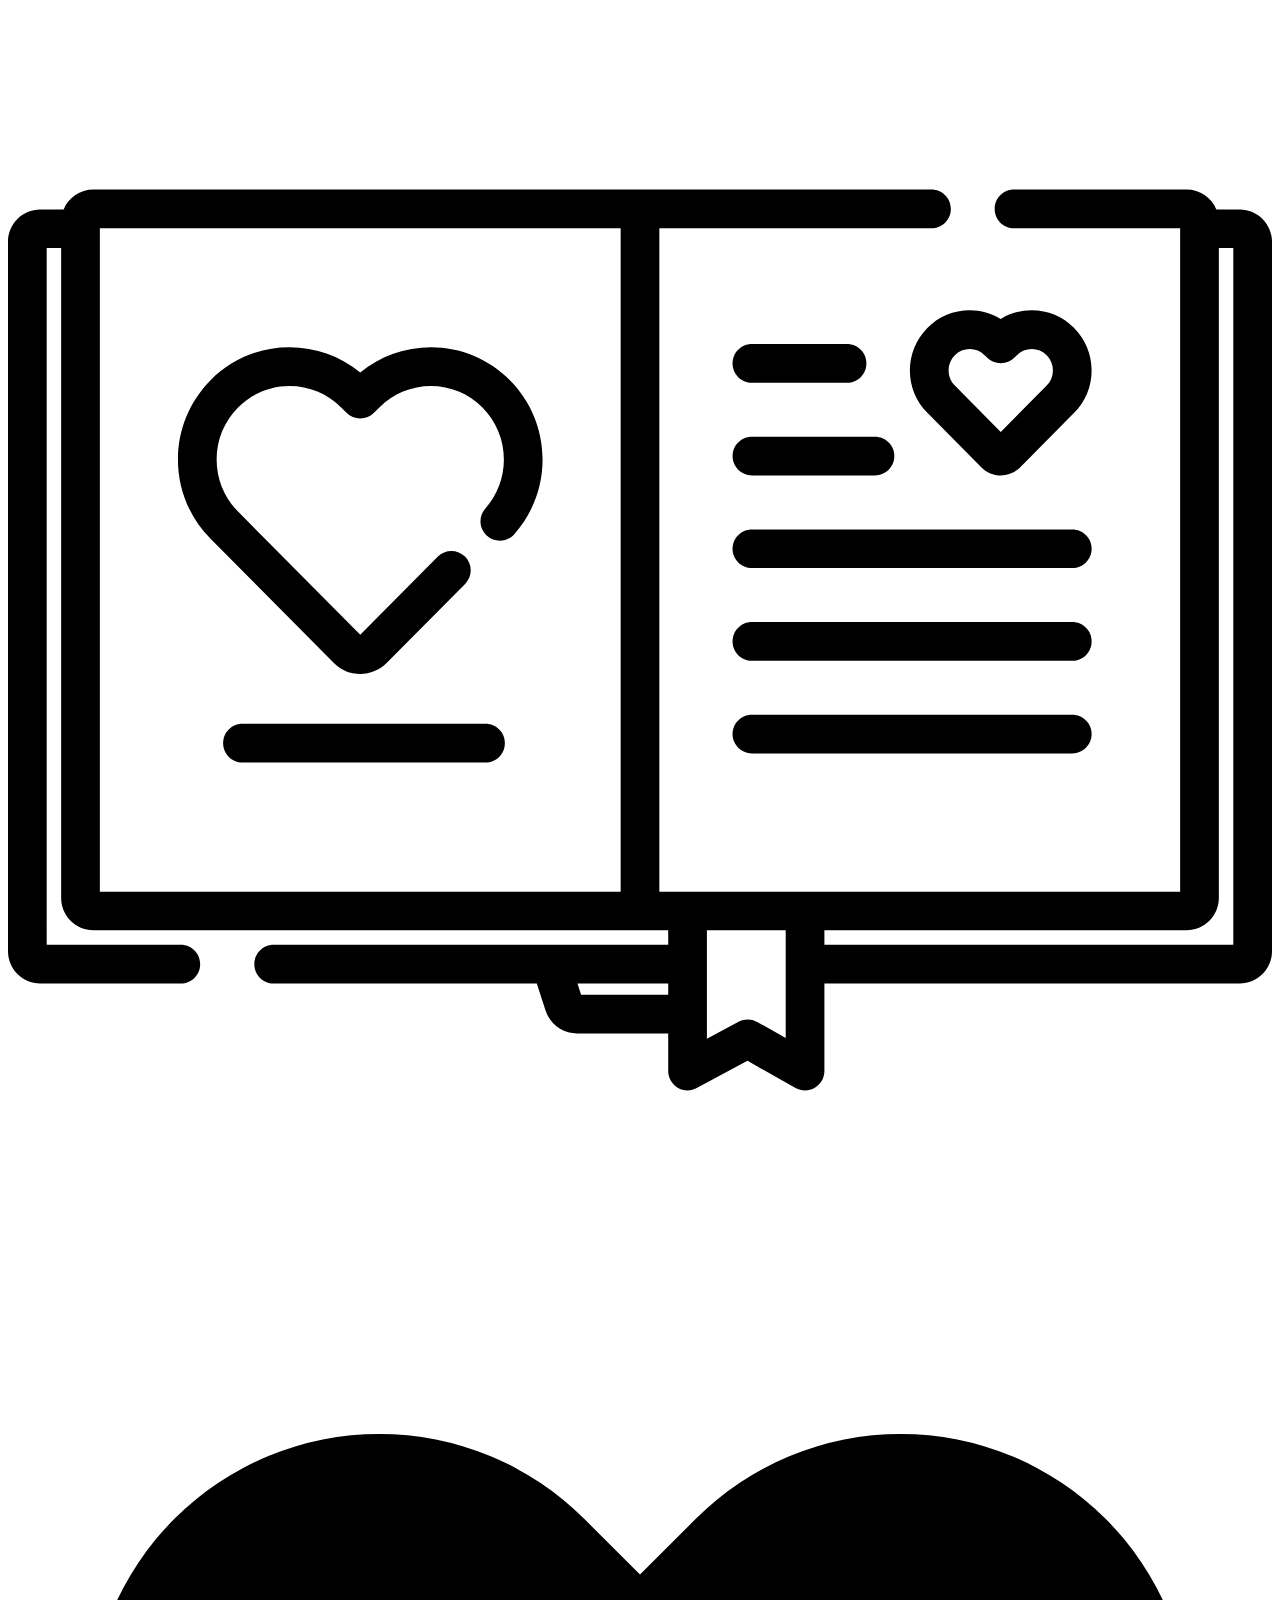
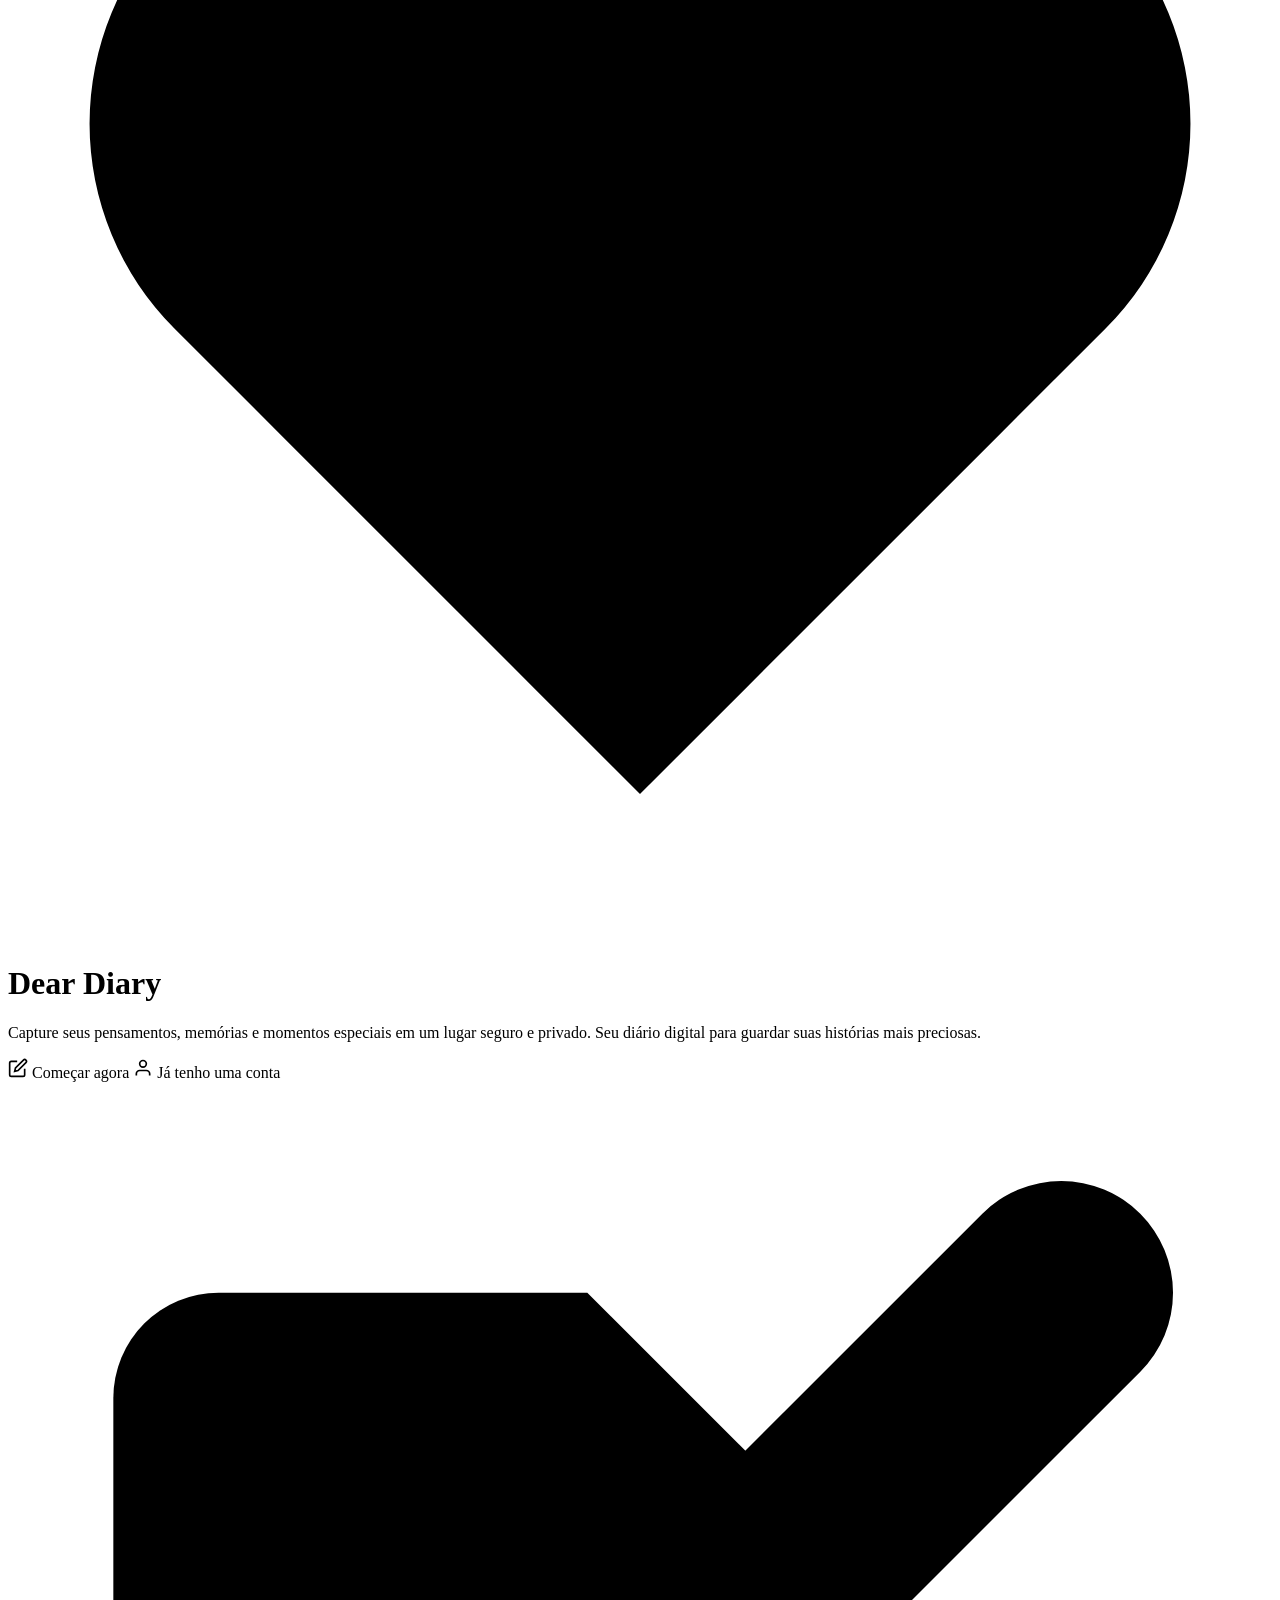
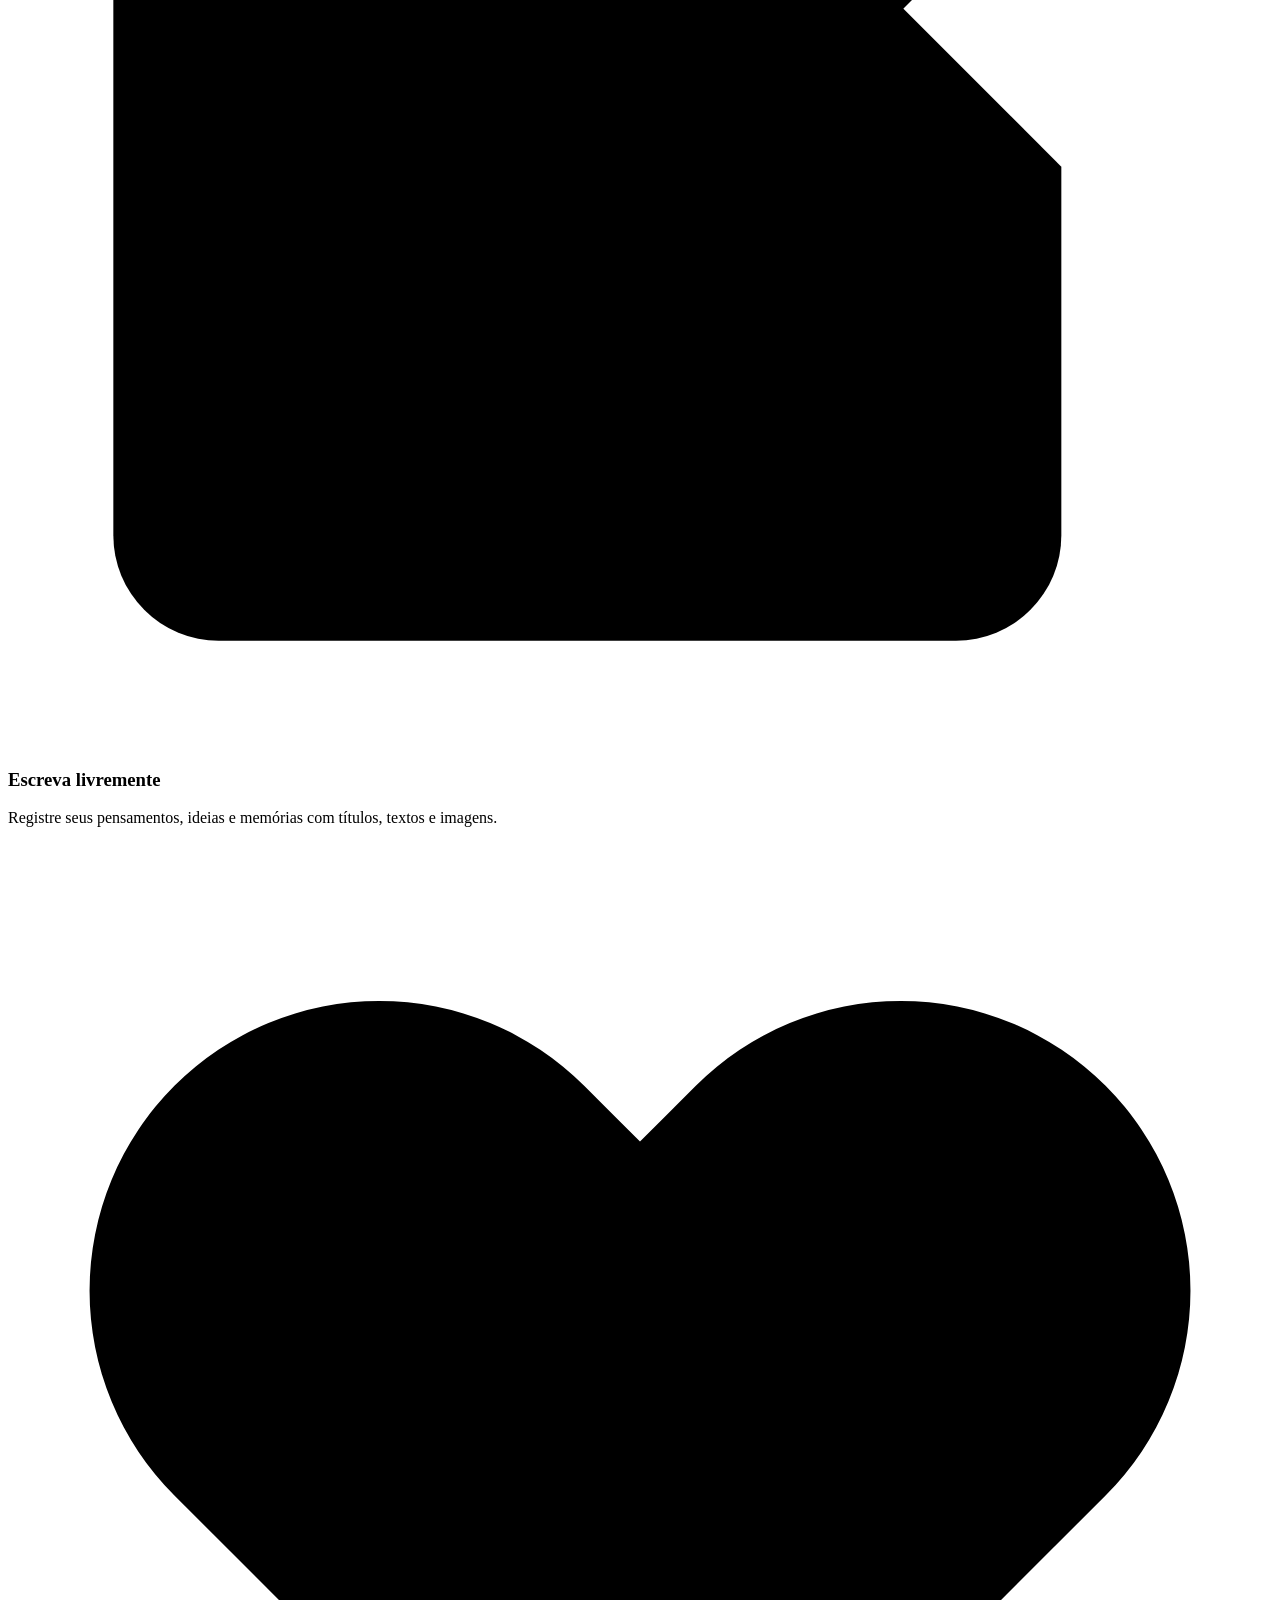
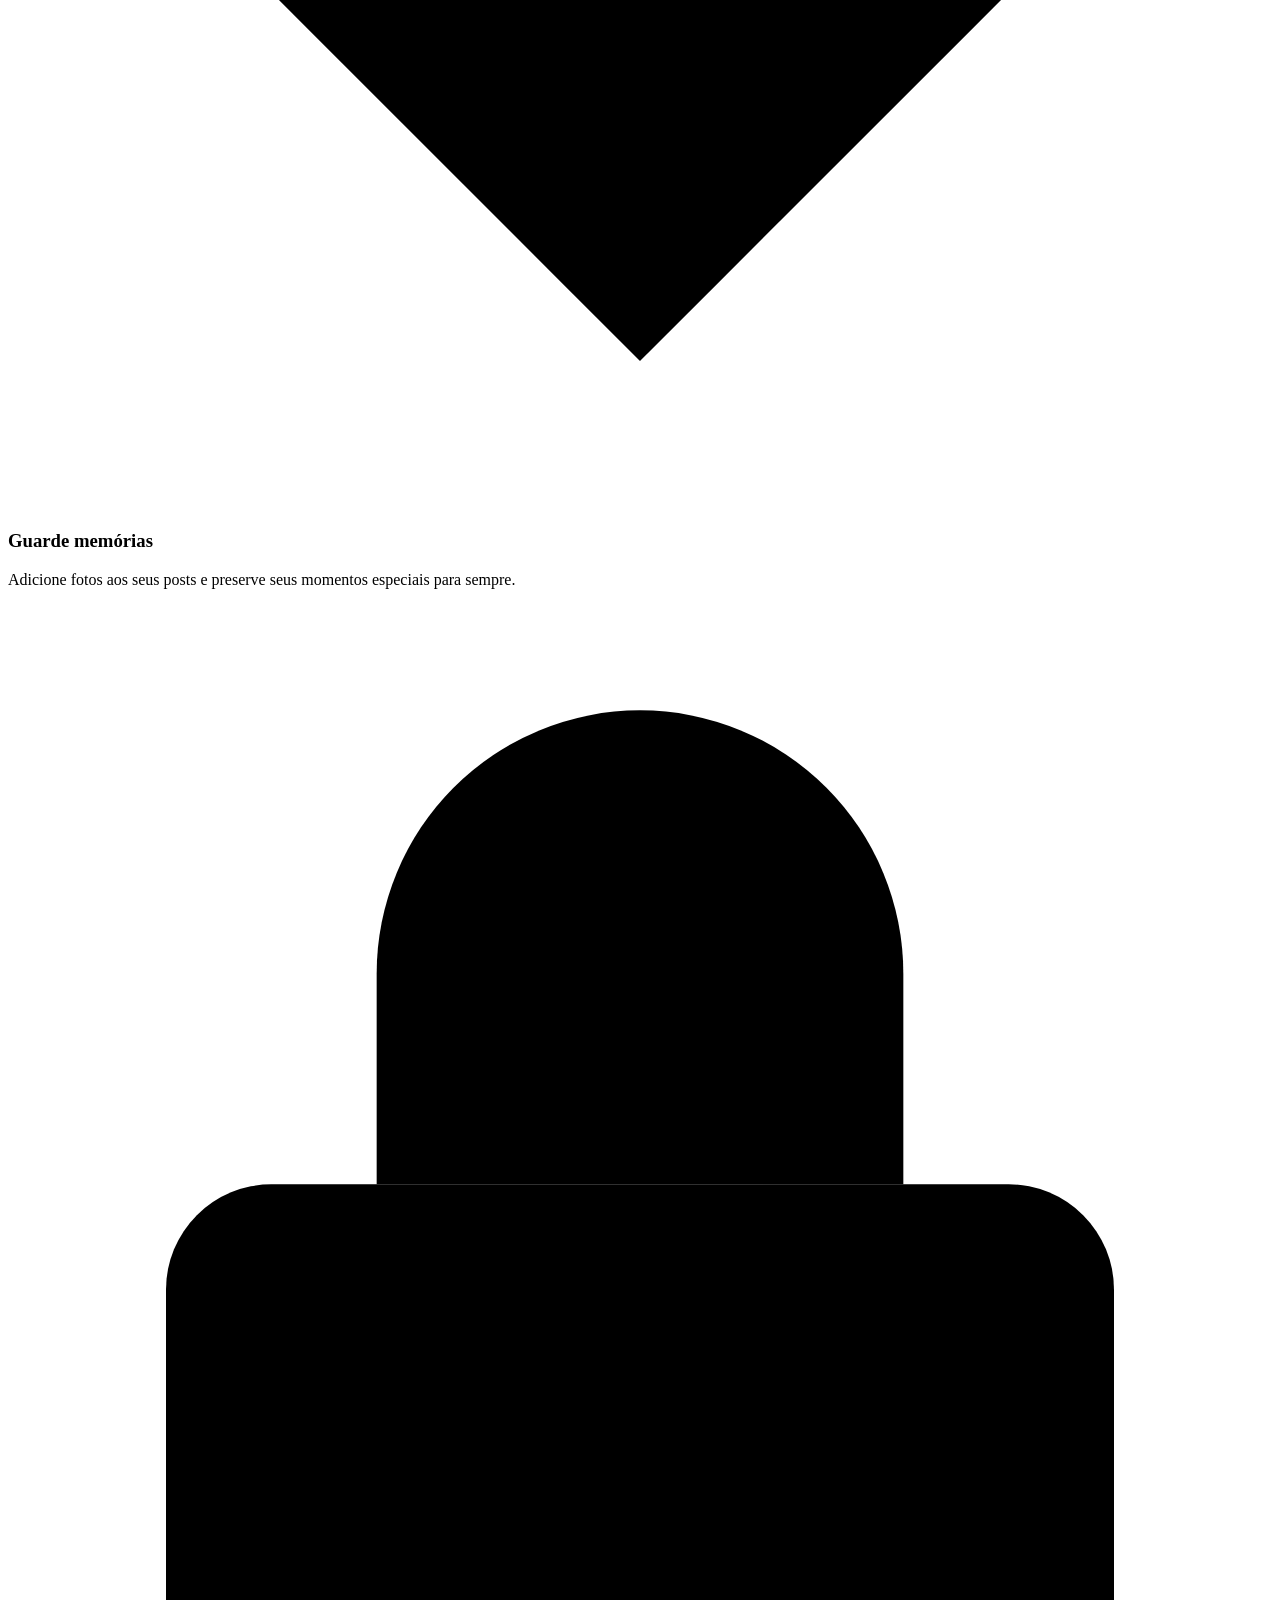
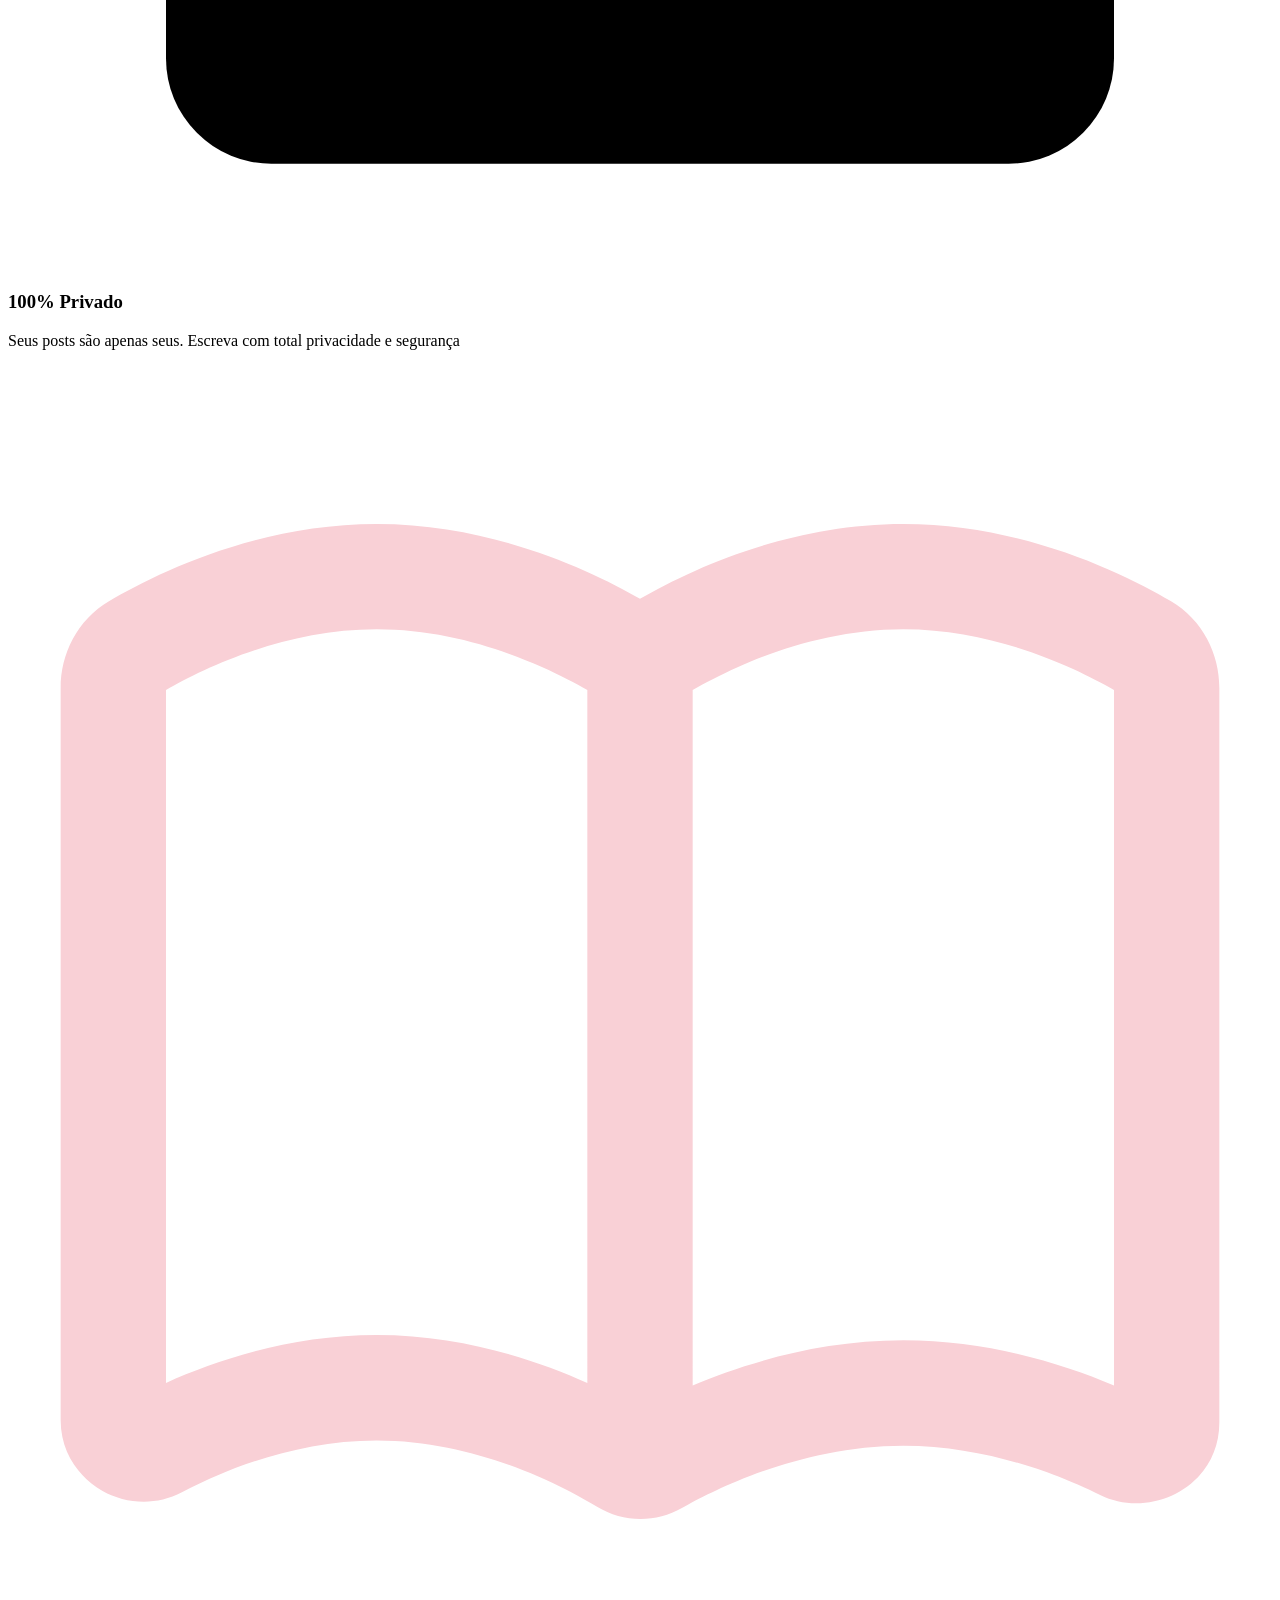
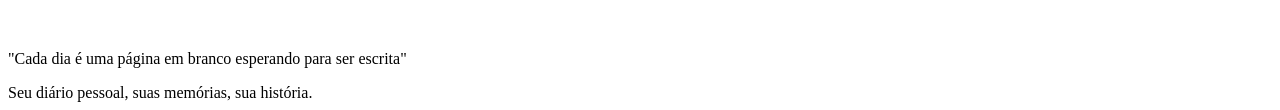
==== src/main/resources/templates/index.html @ 06ce8e43 "Adiciona landing page, login, cadastro e dashboard com Thymeleaf" ====
<!DOCTYPE html>
<html lang="pt-BR" xmlns:th="http://thymeleaf.org">

<head>
    <meta charset="UTF-8">
    <meta name="viewport" content="width=device-width, initial-scale=1.0">
    <title>Dear Diary</title>

    <!--Fontes-->
    <link rel="preconnect" href="https://fonts.googleapis.com">
    <link rel="preconnect" href="https://fonts.gstatic.com" crossorigin>
    <link href="https://fonts.googleapis.com/css2?family=Abril+Fatface&family=Parisienne&family=Poppins&family=Unna:wght@400;700&display=swap" rel="stylesheet">
    
    <link rel="stylesheet" th:href="@{/css/styles.css}">
    <script th:src="@{/js/index.js}"></script>
</head>

<body>
    <div class="container">
        <!-- Header -->
        <header class="header">
            <div class="logo-container">
                <svg class="logo-icon" version="1.1" id="Layer_1" xmlns="http://www.w3.org/2000/svg" xmlns:xlink="http://www.w3.org/1999/xlink" viewBox="0 0 512 512" xml:space="preserve">
                    <g id="SVGRepo_bgCarrier" stroke-width="0"></g>
                    <g id="SVGRepo_tracerCarrier" stroke-linecap="round" stroke-linejoin="round" stroke="#CCCCCC" stroke-width="8.192"></g>
                    <g id="SVGRepo_iconCarrier">
                    <g> <g> <path d="M193.415,289.959H94.977c-4.328,0-7.837,3.508-7.837,7.837c0,4.329,3.509,7.837,7.837,7.837h98.438 c4.328,0,7.837-3.508,7.837-7.837C201.252,293.466,197.744,289.959,193.415,289.959z"></path></g></g>
                    <g> <g> <path d="M203.308,150.743c-8.546-8.602-19.908-13.34-31.995-13.34c-10.56,0-20.568,3.616-28.628,10.269 c-8.059-6.652-18.067-10.269-28.629-10.269c-12.087,0-23.45,4.738-31.996,13.341c-8.529,8.59-13.226,20.002-13.226,32.137 c0,12.14,4.698,23.553,13.224,32.137l49.947,50.331c2.85,2.87,6.643,4.451,10.679,4.451c3.976,0,7.867-1.622,10.681-4.453 l31.795-32.039c3.048-3.072,3.029-8.034-0.042-11.082c-3.073-3.05-8.034-3.031-11.083,0.042l-31.35,31.59l-49.504-49.883 c-5.593-5.63-8.674-13.121-8.674-21.093c0-7.968,3.08-15.459,8.674-21.092c5.58-5.618,12.994-8.712,20.875-8.712 c7.882,0,15.295,3.094,20.876,8.712l2.193,2.208c1.471,1.482,3.473,2.314,5.561,2.314s4.09-0.834,5.56-2.314l2.191-2.207 c5.583-5.618,12.996-8.713,20.876-8.713s15.293,3.094,20.874,8.711c5.594,5.635,8.675,13.126,8.675,21.093 c0,7.35-2.666,14.399-7.505,19.849c-2.875,3.237-2.58,8.19,0.656,11.064c3.237,2.875,8.19,2.58,11.063-0.656 c7.39-8.322,11.459-19.067,11.459-30.257C216.535,170.748,211.838,159.336,203.308,150.743z"></path> </g> </g>
                    <g> <g> <path d="M498.939,81.584h-9.481c-1.976-4.708-6.632-8.025-12.049-8.025H407.51c-4.329,0-7.837,3.508-7.837,7.837 c0,4.329,3.508,7.837,7.837,7.837h67.286v268.695h-210.96V89.233h110.237c4.329,0,7.837-3.508,7.837-7.837 c0-4.329-3.508-7.837-7.837-7.837H34.591c-5.418,0-10.073,3.316-12.049,8.025h-9.481C5.859,81.584,0,87.443,0,94.645v287.446 c0,7.202,5.859,13.061,13.061,13.061h56.947c4.328,0,7.837-3.508,7.837-7.837c0-4.328-3.509-7.837-7.837-7.837H15.673V97.258 h5.857v263.284c0,7.202,5.859,13.061,13.061,13.061h216.184h16.652v5.876H107.623c-4.328,0-7.837,3.509-7.837,7.837 c0,4.329,3.509,7.837,7.837,7.837h106.573l3.509,10.84c1.811,5.594,6.973,9.354,12.845,9.354h36.877v15.257 c0,2.758,1.448,5.311,3.814,6.726c2.367,1.414,5.301,1.482,7.729,0.179l20.566-11.042l19.475,10.967 c1.195,0.673,2.52,1.008,3.846,1.008c1.368,0,2.733-0.357,3.955-1.071c2.404-1.405,3.882-3.981,3.882-6.766v-35.45h168.245 c7.202,0,13.061-5.859,13.061-13.061V94.645C512,87.444,506.141,81.584,498.939,81.584z M248.163,357.929H37.204V89.233h210.96 V357.929z M267.428,399.673h-0.001h-35.292l-1.463-4.52h36.756V399.673z M295.918,410.616l-12.819,6.883v-43.896h31.92v43.593 l-11.547-6.504C301.132,409.375,298.283,409.346,295.918,410.616z M496.327,379.479H330.693v-5.877h146.714 c7.203,0,13.061-5.859,13.061-13.061V97.258h5.858V379.479z"></path> </g> </g>
                    <g> <g> <path d="M339.854,136.121h-38.528c-4.329,0-7.837,3.508-7.837,7.837c0,4.328,3.508,7.837,7.837,7.837h38.528 c4.329,0,7.837-3.509,7.837-7.837C347.691,139.629,344.183,136.121,339.854,136.121z"></path> </g> </g>
                    <g> <g> <path d="M351.186,173.657h-49.859c-4.329,0-7.837,3.508-7.837,7.837c0,4.329,3.508,7.837,7.837,7.837h49.859 c4.329,0,7.837-3.508,7.837-7.837C359.023,177.165,355.515,173.657,351.186,173.657z"></path> </g> </g>
                    <g> <g> <path d="M431.098,211.194H301.327c-4.329,0-7.837,3.508-7.837,7.837c0,4.329,3.508,7.837,7.837,7.837h129.771 c4.329,0,7.837-3.508,7.837-7.837C438.934,214.702,435.427,211.194,431.098,211.194z"></path> </g> </g>
                    <g> <g> <path d="M431.098,248.731H301.327c-4.329,0-7.837,3.508-7.837,7.837c0,4.329,3.508,7.837,7.837,7.837h129.771 c4.329,0,7.837-3.508,7.837-7.837C438.934,252.239,435.427,248.731,431.098,248.731z"></path> </g> </g>
                    <g> <g> <path d="M431.098,286.268H301.327c-4.329,0-7.837,3.508-7.837,7.837c0,4.329,3.508,7.837,7.837,7.837h129.771 c4.329,0,7.837-3.508,7.837-7.837C438.934,289.776,435.427,286.268,431.098,286.268z"></path> </g> </g>
                    <g> <g> <path d="M431.852,129.586c-4.581-4.611-10.676-7.151-17.16-7.151c-4.5,0-8.812,1.223-12.563,3.514 c-3.749-2.29-8.062-3.514-12.564-3.514c-6.485,0-12.58,2.54-17.162,7.153c-4.566,4.6-7.081,10.709-7.081,17.202 c0,6.496,2.515,12.606,7.08,17.201l21.925,22.094c2.053,2.064,4.896,3.247,7.801,3.247c2.903,0,5.745-1.182,7.811-3.254 l21.916-22.085c4.566-4.598,7.081-10.708,7.081-17.203C438.934,140.297,436.42,134.188,431.852,129.586z M420.73,152.95 l-18.602,18.747l-18.607-18.749c-1.631-1.641-2.529-3.827-2.529-6.158c0-2.328,0.899-4.515,2.529-6.158 c1.617-1.628,3.764-2.524,6.042-2.524c2.28,0,4.424,0.896,6.036,2.519l0.962,0.971c1.471,1.484,3.474,2.319,5.564,2.319 s4.093-0.835,5.564-2.319l0.956-0.964c1.619-1.629,3.766-2.526,6.044-2.526c2.279,0,4.424,0.897,6.038,2.521 c1.632,1.644,2.531,3.832,2.531,6.161C423.261,149.119,422.363,151.306,420.73,152.95z"></path> </g> </g> </g>
                </svg>
                <svg class="heart-small" viewBox="0 0 24 24">
                    <path d="M20.84 4.61a5.5 5.5 0 0 0-7.78 0L12 5.67l-1.06-1.06a5.5 5.5 0 0 0-7.78 7.78l1.06 1.06L12 21.23l7.78-7.78 1.06-1.06a5.5 5.5 0 0 0 0-7.78z"></path>
                </svg>
            </div>
            <h1 class="title">Dear Diary</h1>
            <p class="subtitle">
                Capture seus pensamentos, memórias e momentos especiais em um lugar seguro e privado.
                Seu diário digital para guardar suas histórias mais preciosas.
            </p>
        </header>

        <!-- Botões -->
        <div class="buttons-container">
            <a th:href="@{/cadastro}" class="btn btn-primary">
                <svg width="20" height="20" viewBox="0 0 24 24" fill="none" stroke="currentColor" stroke-width="2">
                    <path d="M11 4H4a2 2 0 0 0-2 2v14a2 2 0 0 0 2 2h14a2 2 0 0 0 2-2v-7"></path>
                    <path d="M18.5 2.5a2.121 2.121 0 0 1 3 3L12 15l-4 1 1-4 9.5-9.5z"></path>
                </svg>
                Começar agora
            </a>
            <a th:href="@{/login}" class="btn btn-secondary">
                <svg width="20" height="20" viewBox="0 0 24 24" fill="none" stroke="currentColor" stroke-width="2">
                    <path d="M20 21v-2a4 4 0 0 0-4-4H8a4 4 0 0 0-4 4v2"></path>
                    <circle cx="12" cy="7" r="4"></circle>
                </svg>
                Já tenho uma conta
            </a>
        </div>

        <!-- Features -->
        <div class="features">
            <!-- Card 1 -->
            <div class="feature-card">
                <div class="icon-circle">
                    <svg class="feature-icon" viewBox="0 0 24 24">
                        <path d="M11 4H4a2 2 0 0 0-2 2v14a2 2 0 0 0 2 2h14a2 2 0 0 0 2-2v-7"></path>
                        <path d="M18.5 2.5a2.121 2.121 0 0 1 3 3L12 15l-4 1 1-4 9.5-9.5z"></path>
                    </svg>
                </div>
                <h3 class="feature-title">Escreva livremente</h3>
                <p class="feature-description">
                    Registre seus pensamentos, ideias e memórias com títulos, textos e imagens.
                </p>
            </div>

            <!-- Card 2 -->
            <div class="feature-card">
                <div class="icon-circle">
                    <svg class="feature-icon" viewBox="0 0 24 24">
                        <path d="M20.84 4.61a5.5 5.5 0 0 0-7.78 0L12 5.67l-1.06-1.06a5.5 5.5 0 0 0-7.78 7.78l1.06 1.06L12 21.23l7.78-7.78 1.06-1.06a5.5 5.5 0 0 0 0-7.78z"></path>
                    </svg>
                </div>
                <h3 class="feature-title">Guarde memórias</h3>
                <p class="feature-description">
                    Adicione fotos aos seus posts e preserve seus momentos especiais para sempre.
                </p>
            </div>

            <!-- Card 3 -->
            <div class="feature-card">
                <div class="icon-circle">
                    <svg class="feature-icon" viewBox="0 0 24 24">
                        <rect x="3" y="11" width="18" height="11" rx="2" ry="2"></rect>
                        <path d="M7 11V7a5 5 0 0 1 10 0v4"></path>
                    </svg>
                </div>
                <h3 class="feature-title">100% Privado</h3>
                <p class="feature-description">
                    Seus posts são apenas seus. Escreva com total privacidade e segurança
                </p>
            </div>
        </div>

        <!-- Quote Section -->
        <div class="quote-section">
            <svg class="quote-icon" viewBox="0 0 24 24" fill="none" xmlns="http://www.w3.org/2000/svg">
                <g id="SVGRepo_bgCarrier" stroke-width="0"></g><g id="SVGRepo_tracerCarrier" stroke-linecap="round" stroke-linejoin="round"></g>
                <g id="SVGRepo_iconCarrier">
                <path fill-rule="evenodd" clip-rule="evenodd" d="M3 6.1519V19.3095C3.99197 18.8639 5.40415 18.4 7 18.4C8.58915 18.4 9.9999 18.8602 11 19.3094V6.1519C10.7827 6.02653 10.4894 5.8706 10.1366 5.71427C9.31147 5.34869 8.20352 5 7 5C5.26385 5 3.74016 5.72499 3 6.1519ZM13 6.1519V19.3578C13.9977 18.9353 15.41 18.5 17 18.5C18.596 18.5 20.0095 18.9383 21 19.3578V6.1519C20.2598 5.72499 18.7362 5 17 5C15.7965 5 14.6885 5.34869 13.8634 5.71427C13.5106 5.8706 13.2173 6.02653 13 6.1519ZM12 4.41985C11.7302 4.26422 11.3734 4.07477 10.9468 3.88572C9.96631 3.45131 8.57426 3 7 3C4.69187 3 2.76233 3.97065 1.92377 4.46427C1.30779 4.82687 1 5.47706 1 6.11223V20.0239C1 20.6482 1.36945 21.1206 1.79531 21.3588C2.21653 21.5943 2.78587 21.6568 3.30241 21.3855C4.12462 20.9535 5.48348 20.4 7 20.4C8.90549 20.4 10.5523 21.273 11.1848 21.6619C11.6757 21.9637 12.2968 21.9725 12.7959 21.6853C13.4311 21.32 15.0831 20.5 17 20.5C18.5413 20.5 19.9168 21.0305 20.7371 21.4366C21.6885 21.9075 23 21.2807 23 20.0593V6.11223C23 5.47706 22.6922 4.82687 22.0762 4.46427C21.2377 3.97065 19.3081 3 17 3C15.4257 3 14.0337 3.45131 13.0532 3.88572C12.6266 4.07477 12.2698 4.26422 12 4.41985Z" fill="#F9D0D6"></path> </g>
            </svg>
            <p class="quote-text">
                "Cada dia é uma página em branco esperando para ser escrita"
            </p>
        </div>

    </div>
    <!-- Footer -->
    <footer class="footer">
        Seu diário pessoal, suas memórias, sua história.
    </footer>
</body>
</html>
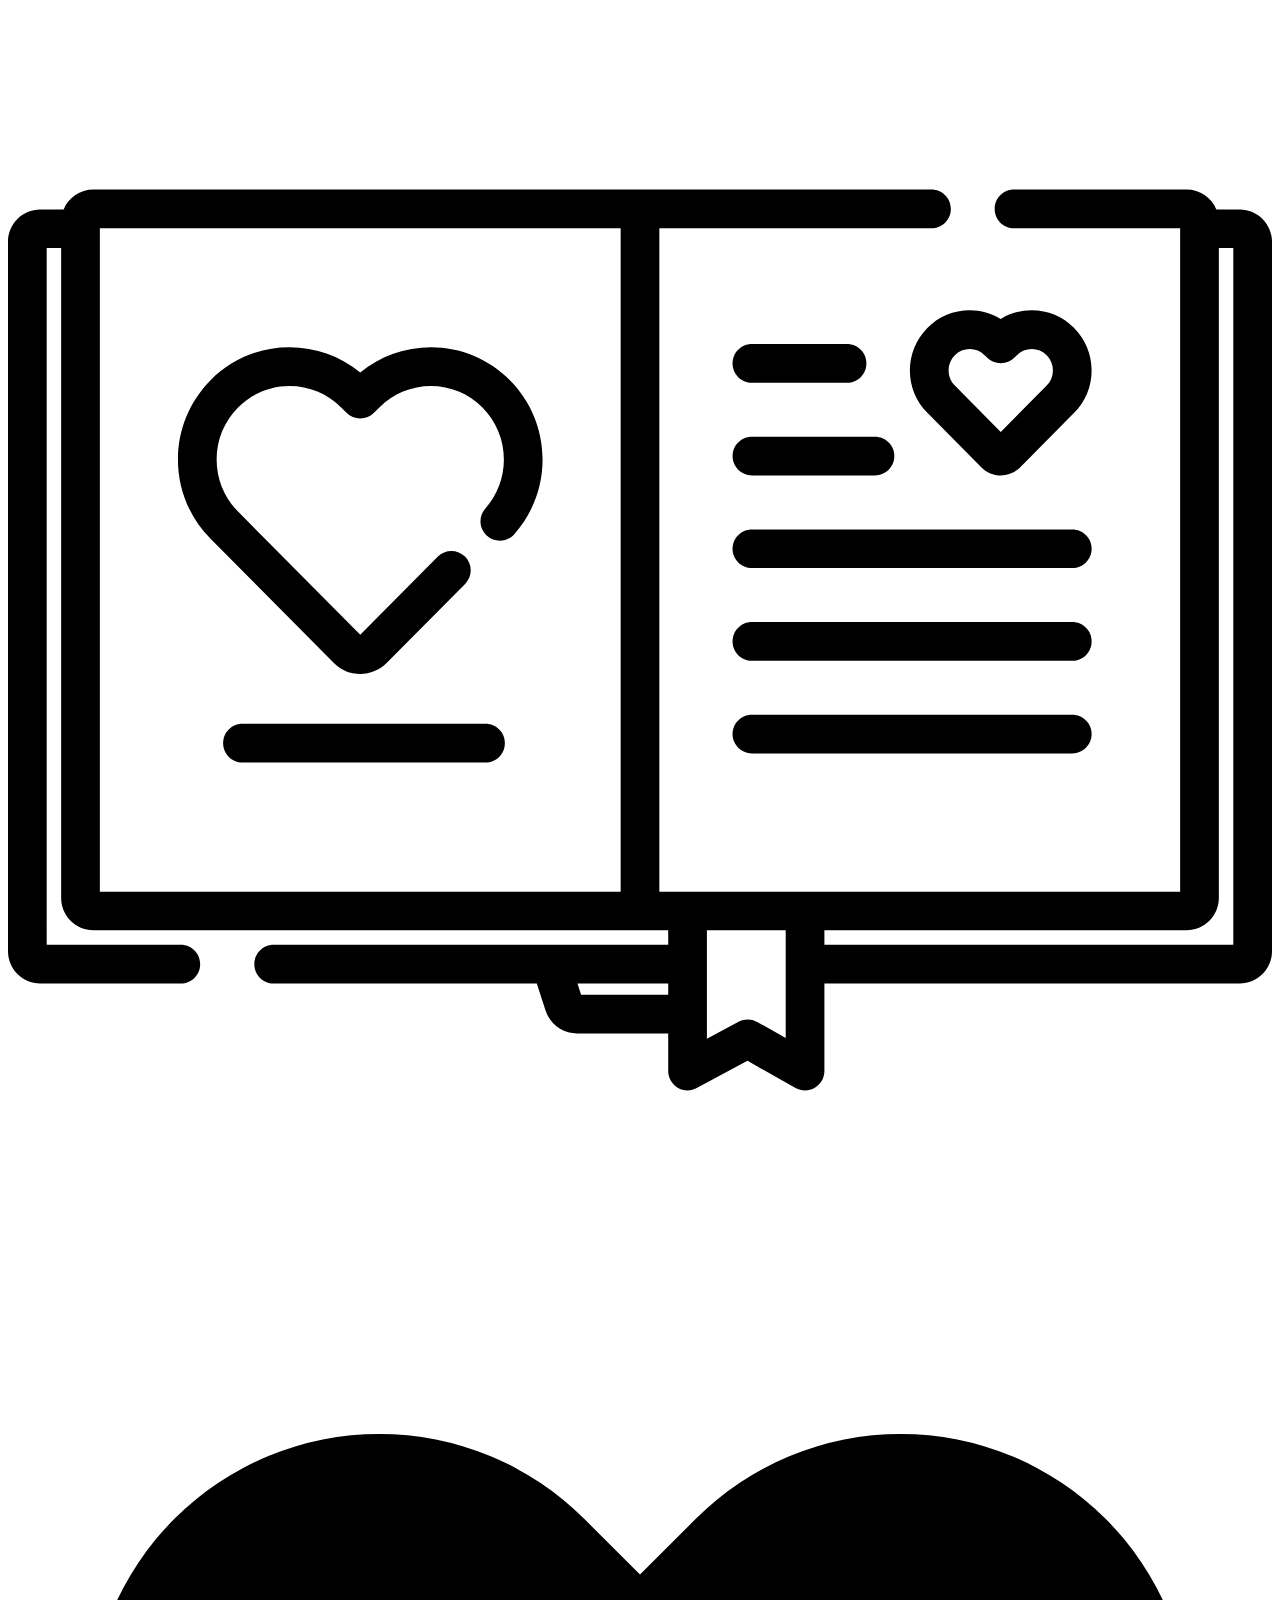
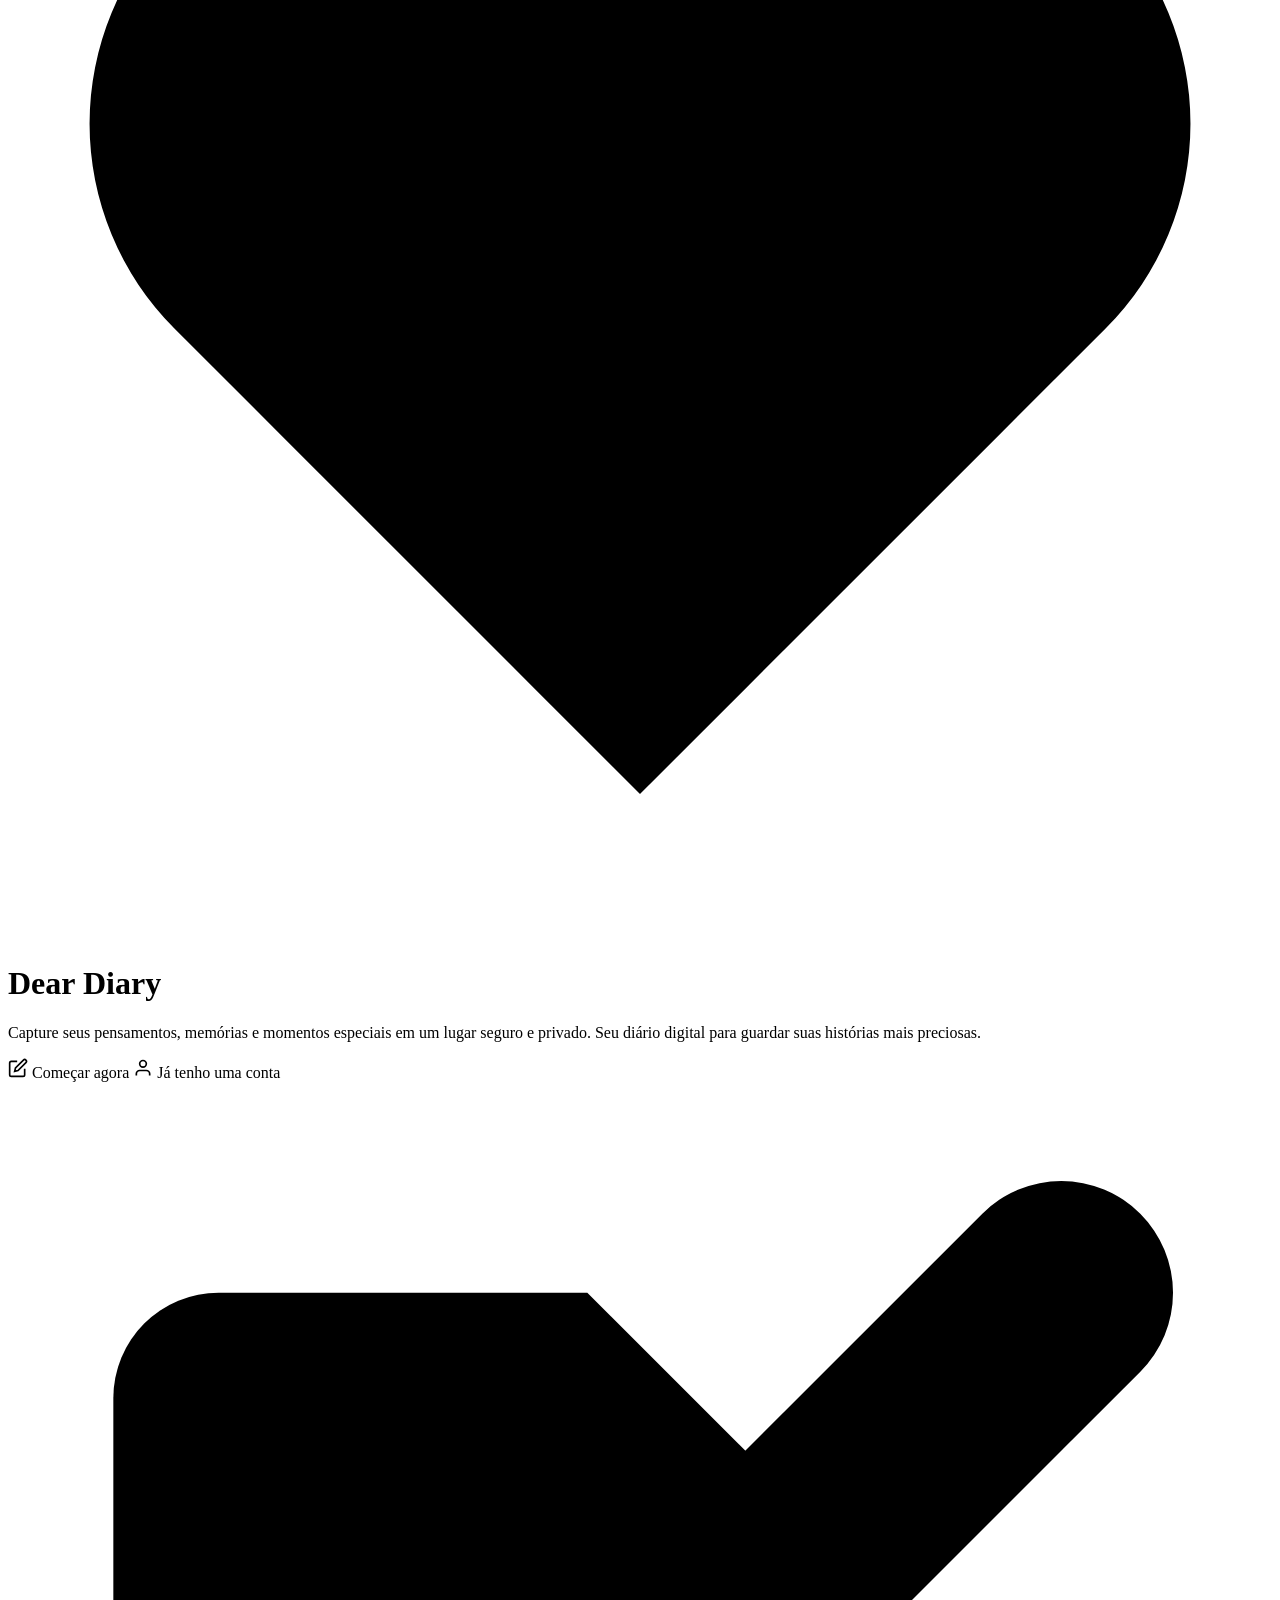
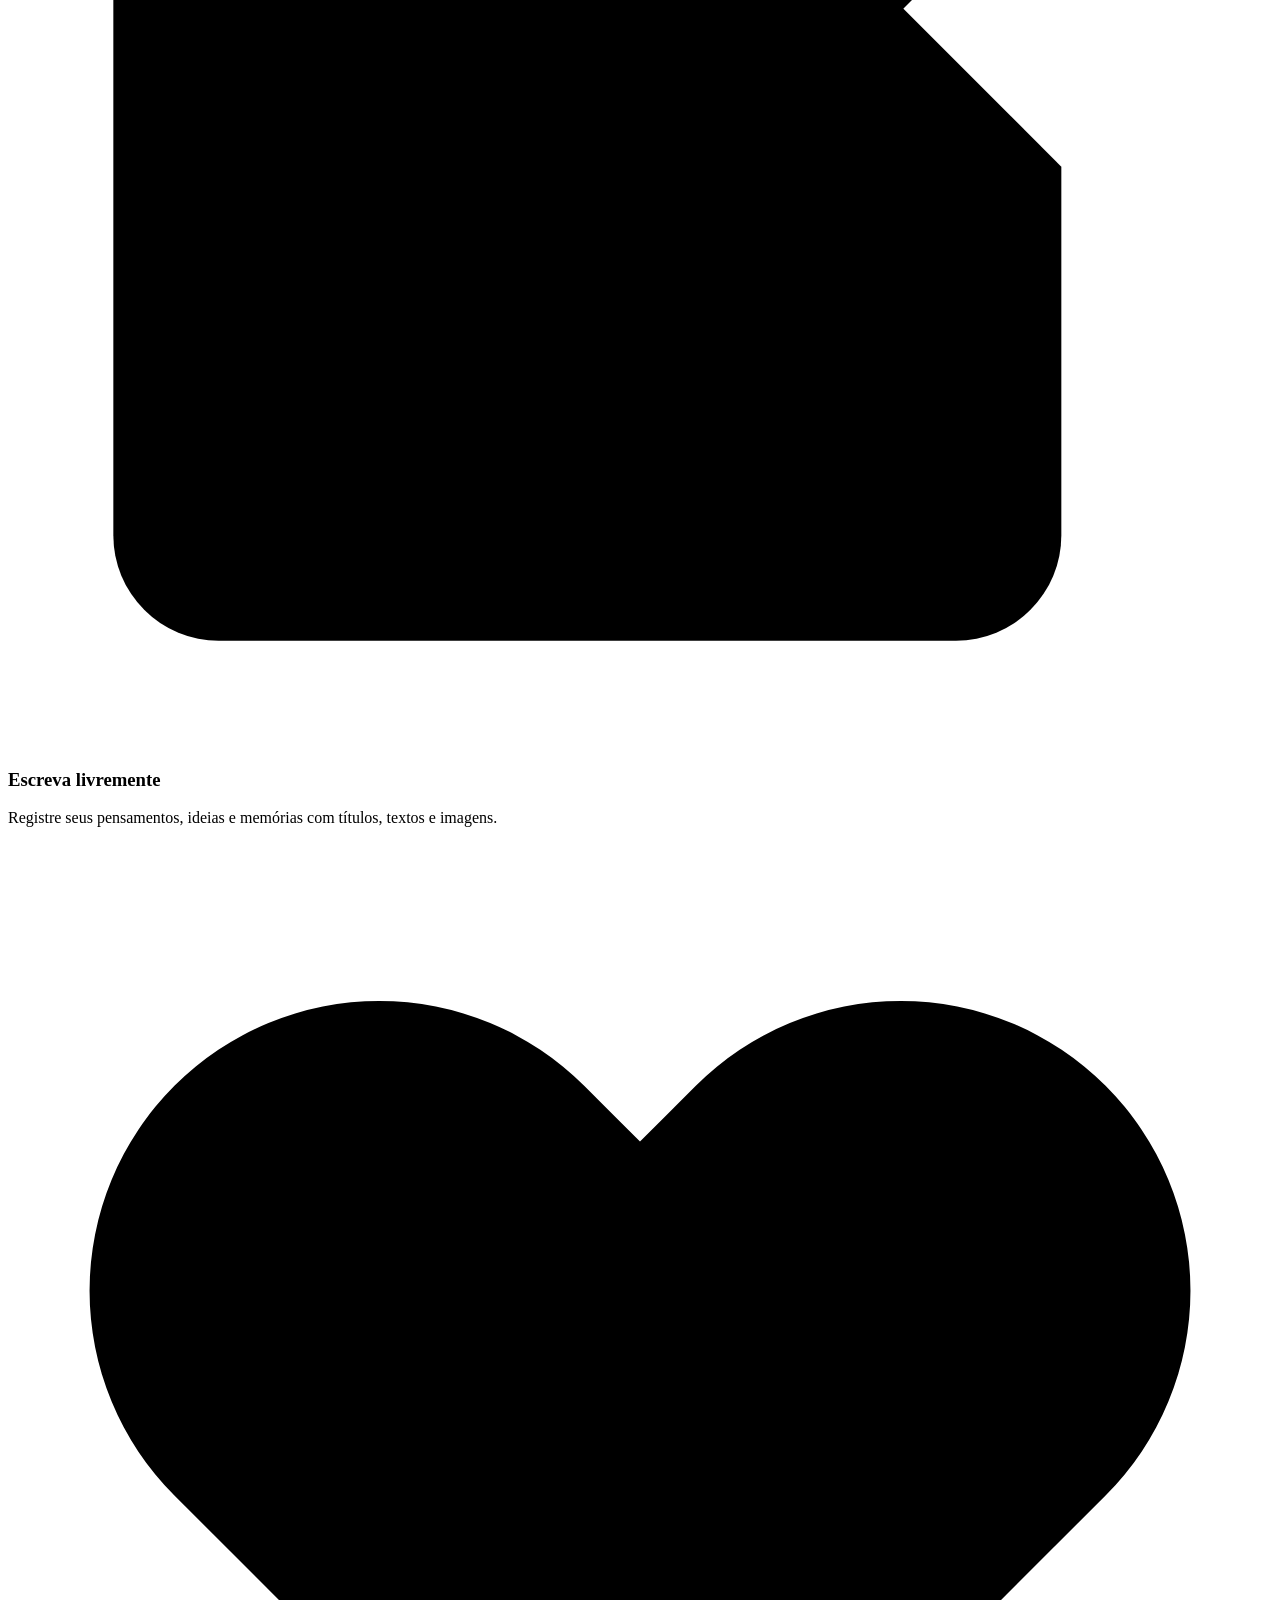
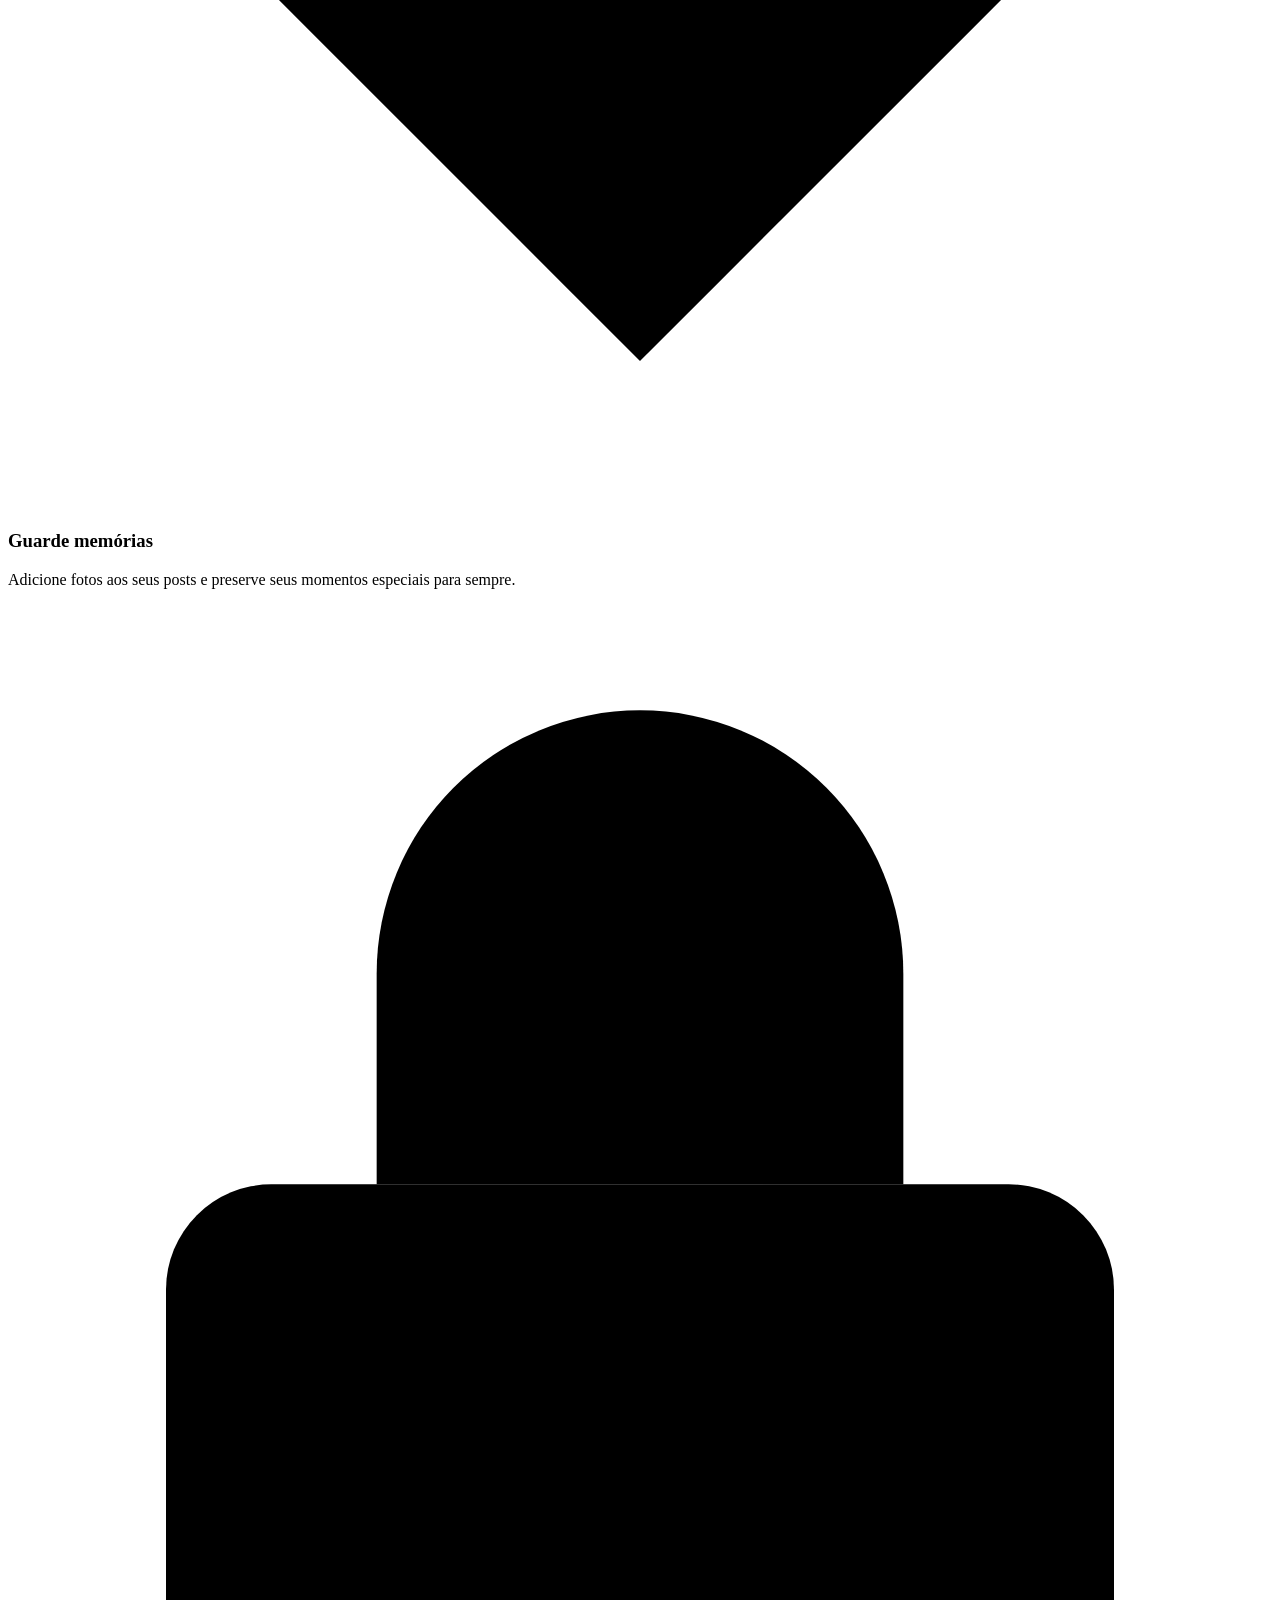
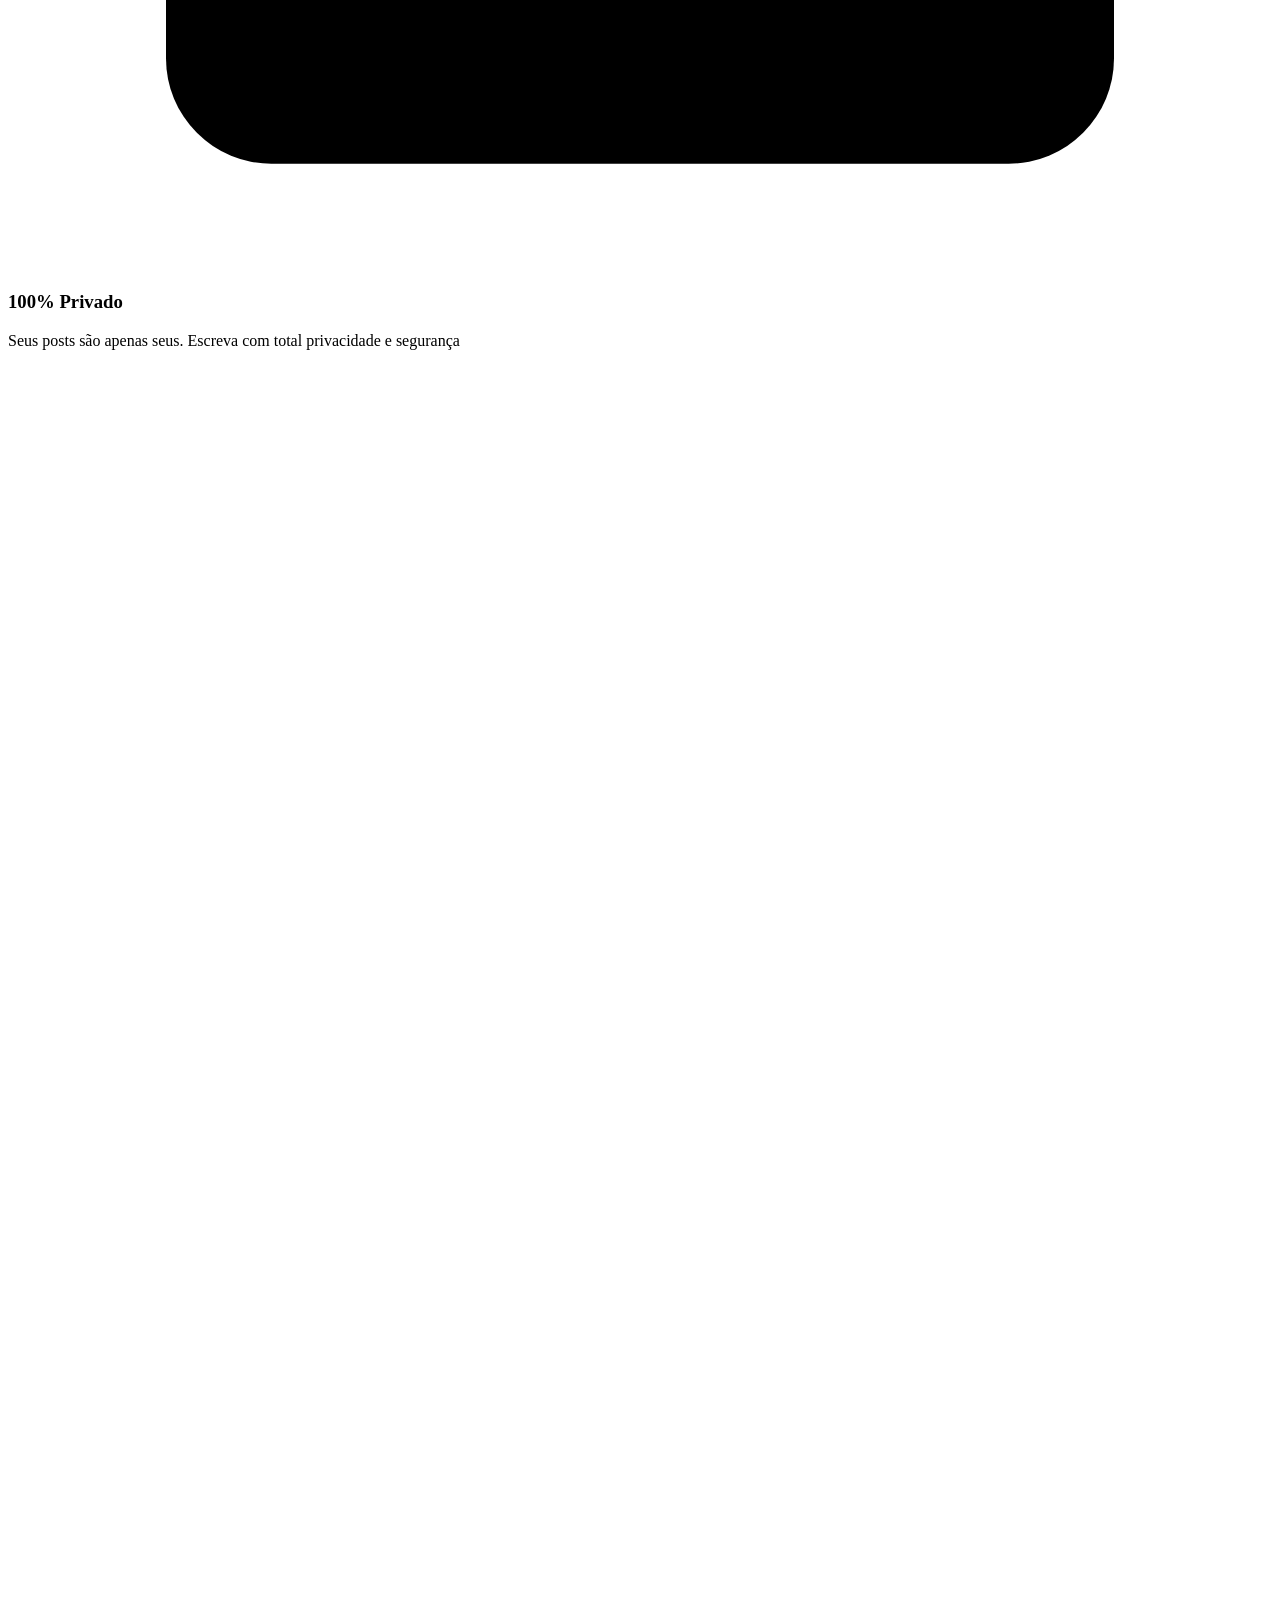
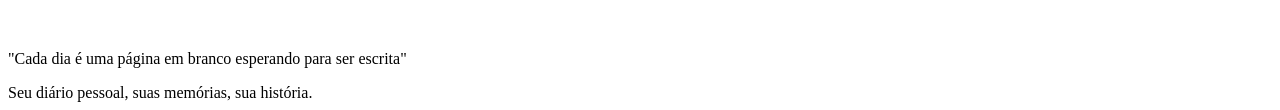
==== commit f389c47f: "BG gradient update" ====
--- a/src/main/resources/templates/index.html
+++ b/src/main/resources/templates/index.html
@@ -112,7 +112,7 @@
             <svg class="quote-icon" viewBox="0 0 24 24" fill="none" xmlns="http://www.w3.org/2000/svg">
                 <g id="SVGRepo_bgCarrier" stroke-width="0"></g><g id="SVGRepo_tracerCarrier" stroke-linecap="round" stroke-linejoin="round"></g>
                 <g id="SVGRepo_iconCarrier">
-                <path fill-rule="evenodd" clip-rule="evenodd" d="M3 6.1519V19.3095C3.99197 18.8639 5.40415 18.4 7 18.4C8.58915 18.4 9.9999 18.8602 11 19.3094V6.1519C10.7827 6.02653 10.4894 5.8706 10.1366 5.71427C9.31147 5.34869 8.20352 5 7 5C5.26385 5 3.74016 5.72499 3 6.1519ZM13 6.1519V19.3578C13.9977 18.9353 15.41 18.5 17 18.5C18.596 18.5 20.0095 18.9383 21 19.3578V6.1519C20.2598 5.72499 18.7362 5 17 5C15.7965 5 14.6885 5.34869 13.8634 5.71427C13.5106 5.8706 13.2173 6.02653 13 6.1519ZM12 4.41985C11.7302 4.26422 11.3734 4.07477 10.9468 3.88572C9.96631 3.45131 8.57426 3 7 3C4.69187 3 2.76233 3.97065 1.92377 4.46427C1.30779 4.82687 1 5.47706 1 6.11223V20.0239C1 20.6482 1.36945 21.1206 1.79531 21.3588C2.21653 21.5943 2.78587 21.6568 3.30241 21.3855C4.12462 20.9535 5.48348 20.4 7 20.4C8.90549 20.4 10.5523 21.273 11.1848 21.6619C11.6757 21.9637 12.2968 21.9725 12.7959 21.6853C13.4311 21.32 15.0831 20.5 17 20.5C18.5413 20.5 19.9168 21.0305 20.7371 21.4366C21.6885 21.9075 23 21.2807 23 20.0593V6.11223C23 5.47706 22.6922 4.82687 22.0762 4.46427C21.2377 3.97065 19.3081 3 17 3C15.4257 3 14.0337 3.45131 13.0532 3.88572C12.6266 4.07477 12.2698 4.26422 12 4.41985Z" fill="#F9D0D6"></path> </g>
+                <path fill-rule="evenodd" clip-rule="evenodd" d="M3 6.1519V19.3095C3.99197 18.8639 5.40415 18.4 7 18.4C8.58915 18.4 9.9999 18.8602 11 19.3094V6.1519C10.7827 6.02653 10.4894 5.8706 10.1366 5.71427C9.31147 5.34869 8.20352 5 7 5C5.26385 5 3.74016 5.72499 3 6.1519ZM13 6.1519V19.3578C13.9977 18.9353 15.41 18.5 17 18.5C18.596 18.5 20.0095 18.9383 21 19.3578V6.1519C20.2598 5.72499 18.7362 5 17 5C15.7965 5 14.6885 5.34869 13.8634 5.71427C13.5106 5.8706 13.2173 6.02653 13 6.1519ZM12 4.41985C11.7302 4.26422 11.3734 4.07477 10.9468 3.88572C9.96631 3.45131 8.57426 3 7 3C4.69187 3 2.76233 3.97065 1.92377 4.46427C1.30779 4.82687 1 5.47706 1 6.11223V20.0239C1 20.6482 1.36945 21.1206 1.79531 21.3588C2.21653 21.5943 2.78587 21.6568 3.30241 21.3855C4.12462 20.9535 5.48348 20.4 7 20.4C8.90549 20.4 10.5523 21.273 11.1848 21.6619C11.6757 21.9637 12.2968 21.9725 12.7959 21.6853C13.4311 21.32 15.0831 20.5 17 20.5C18.5413 20.5 19.9168 21.0305 20.7371 21.4366C21.6885 21.9075 23 21.2807 23 20.0593V6.11223C23 5.47706 22.6922 4.82687 22.0762 4.46427C21.2377 3.97065 19.3081 3 17 3C15.4257 3 14.0337 3.45131 13.0532 3.88572C12.6266 4.07477 12.2698 4.26422 12 4.41985Z"></path> </g>
             </svg>
             <p class="quote-text">
                 "Cada dia é uma página em branco esperando para ser escrita"
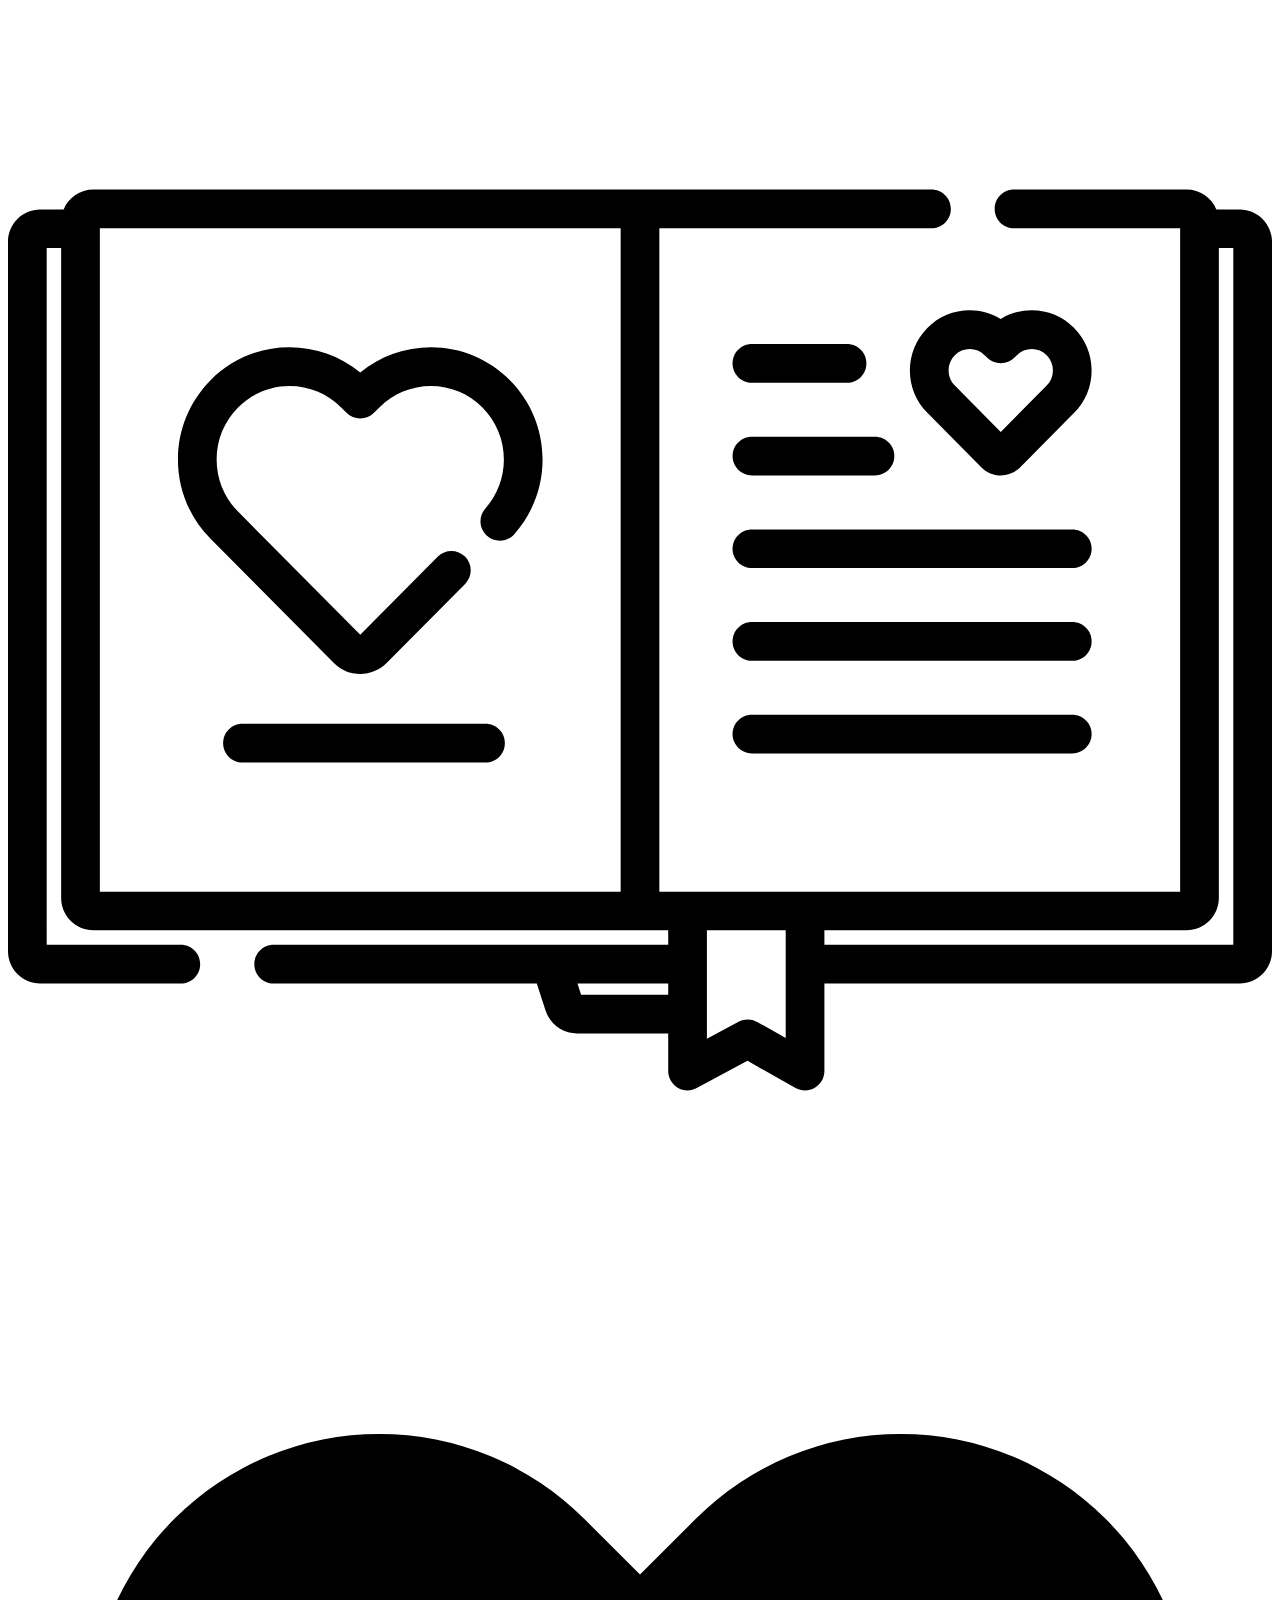
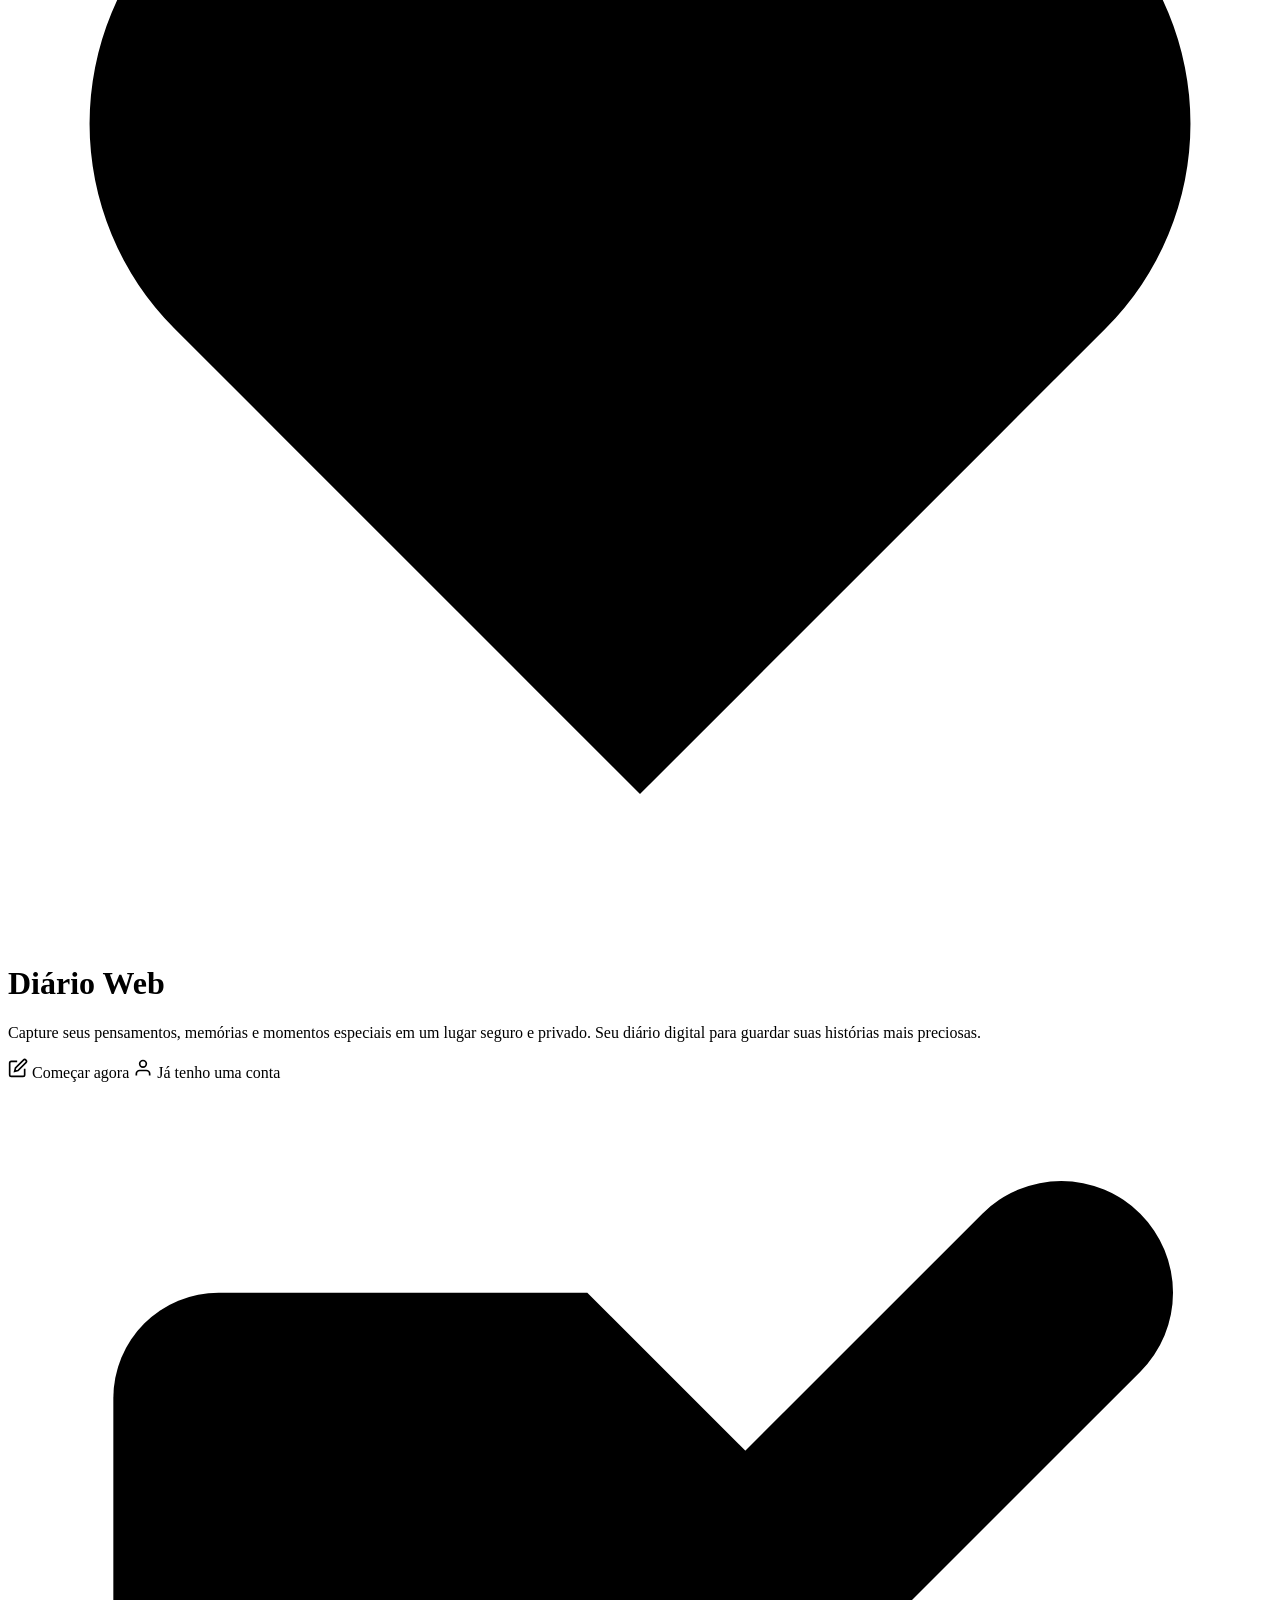
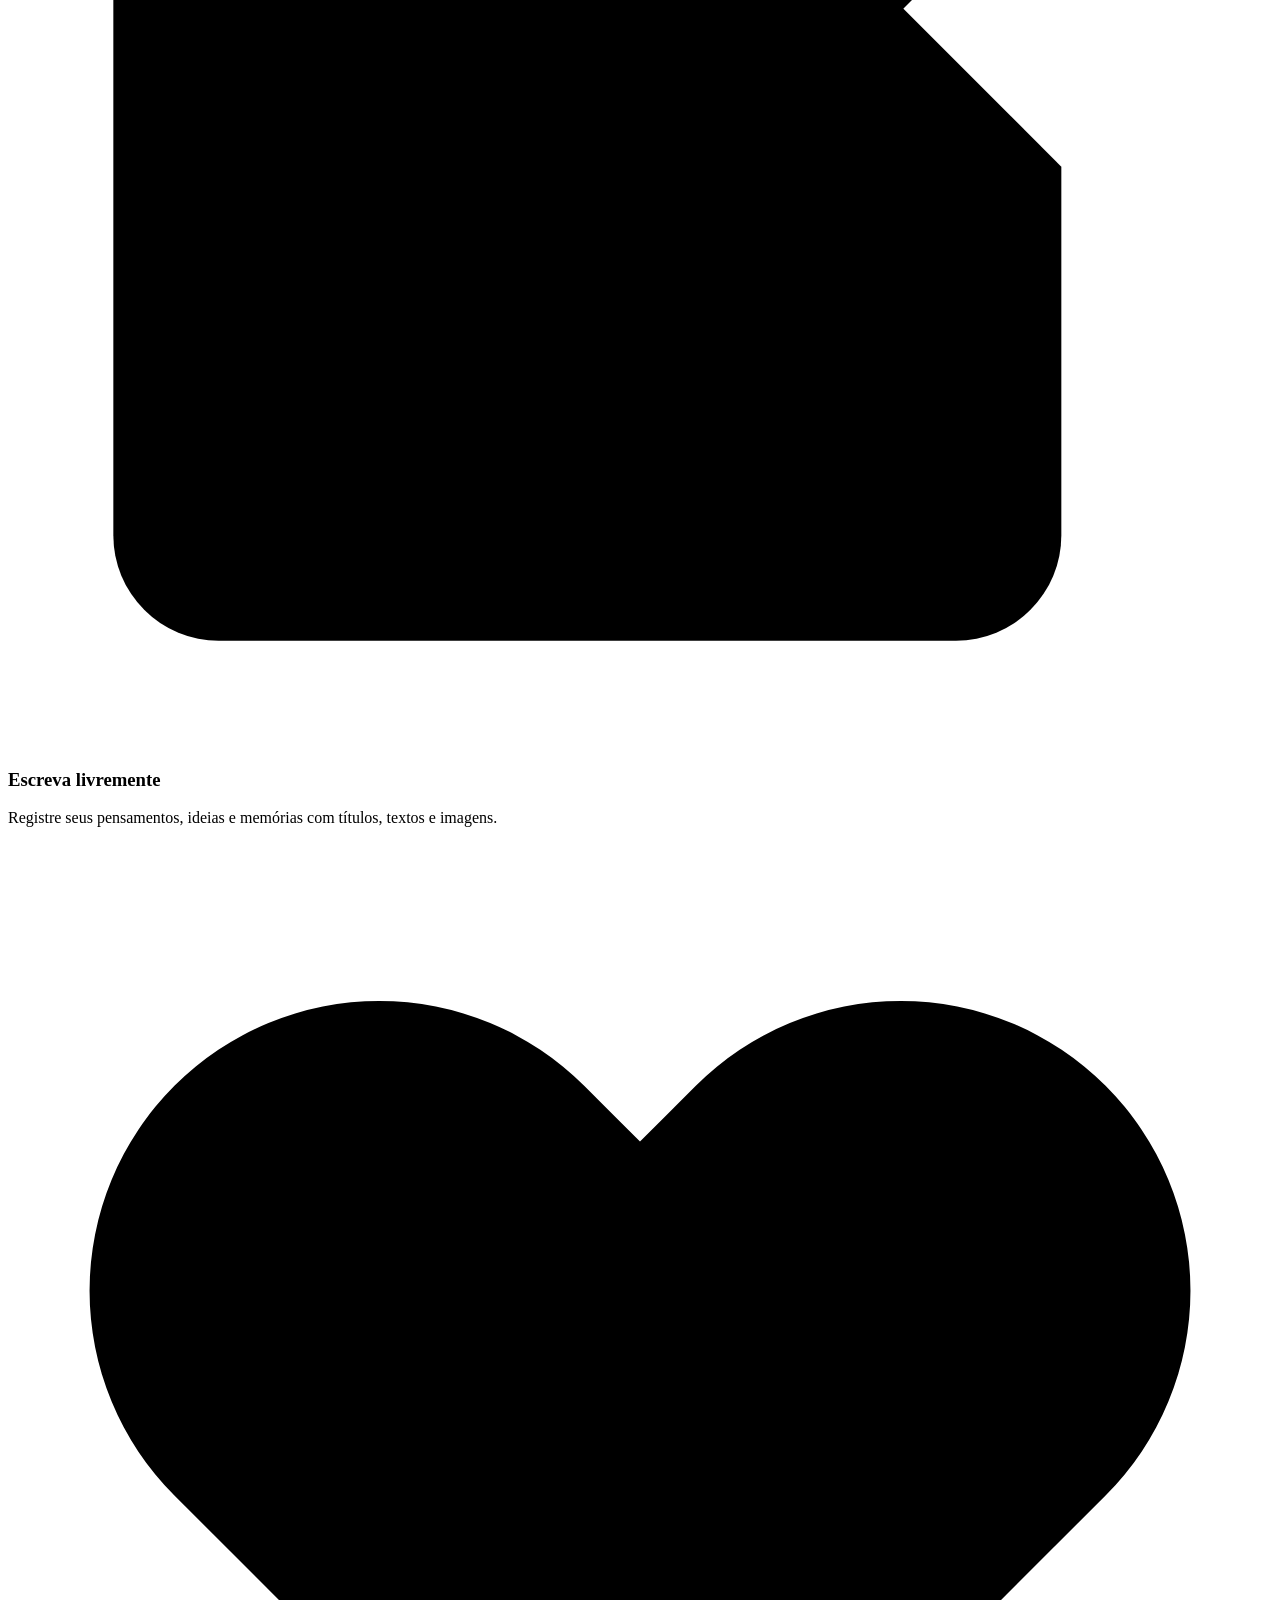
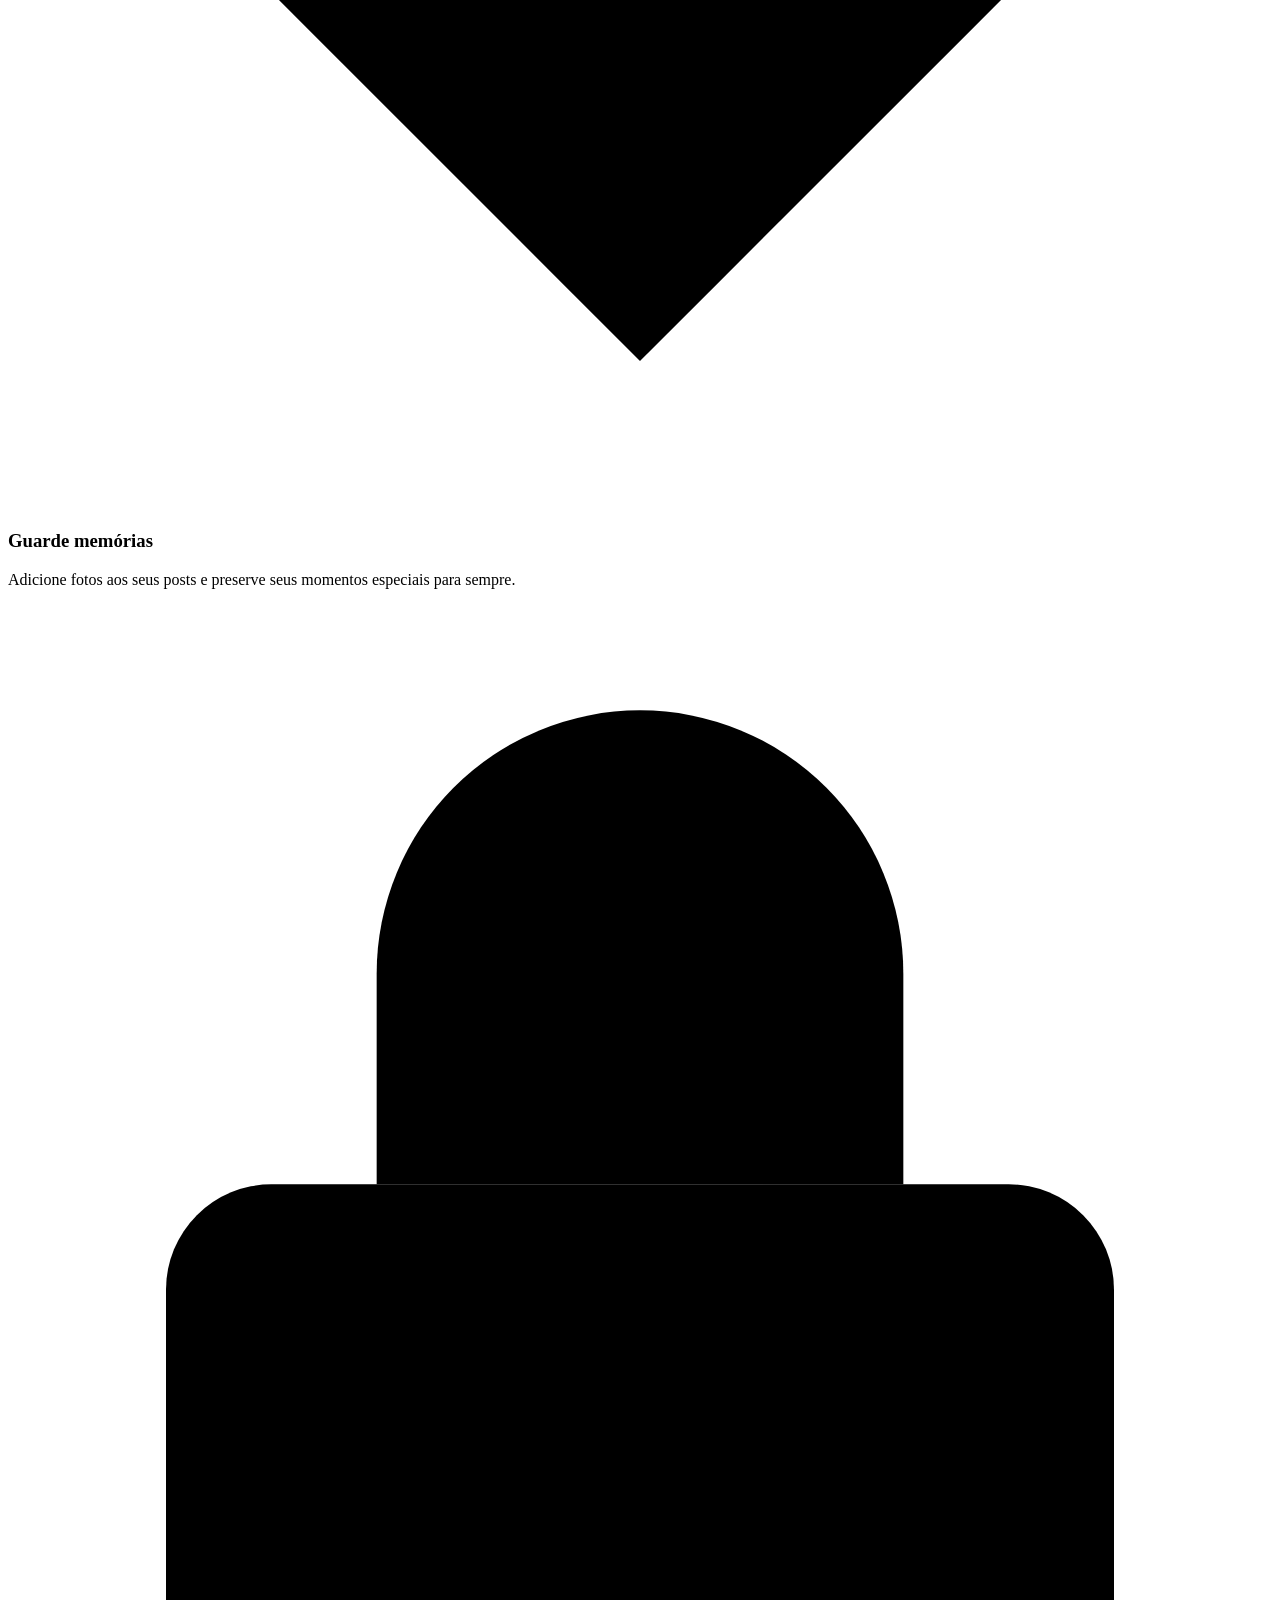
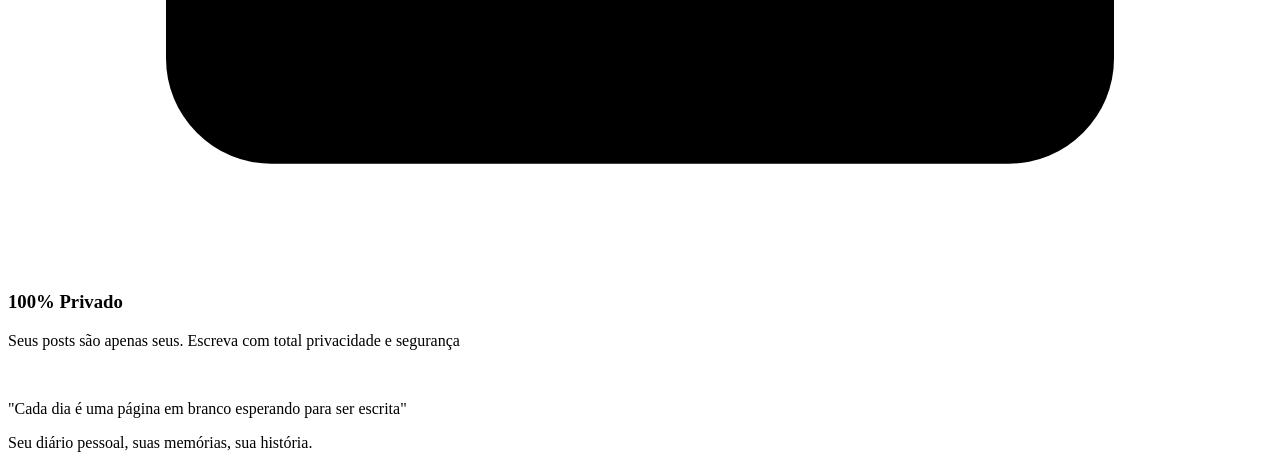
==== commit b5dc52ed: "Ajustes no front" ====
--- a/src/main/resources/templates/index.html
+++ b/src/main/resources/templates/index.html
@@ -4,7 +4,10 @@
 <head>
     <meta charset="UTF-8">
     <meta name="viewport" content="width=device-width, initial-scale=1.0">
-    <title>Dear Diary</title>
+    <title>Diário Web</title>
+    
+    <!--Favicon-->
+    <link rel="icon" type="image/png" th:href="@{/static/assets/icons8-story-book-32.png}">
 
     <!--Fontes-->
     <link rel="preconnect" href="https://fonts.googleapis.com">
@@ -12,7 +15,6 @@
     <link href="https://fonts.googleapis.com/css2?family=Abril+Fatface&family=Parisienne&family=Poppins&family=Unna:wght@400;700&display=swap" rel="stylesheet">
     
     <link rel="stylesheet" th:href="@{/css/styles.css}">
-    <script th:src="@{/js/index.js}"></script>
 </head>
 
 <body>
@@ -38,7 +40,7 @@
                     <path d="M20.84 4.61a5.5 5.5 0 0 0-7.78 0L12 5.67l-1.06-1.06a5.5 5.5 0 0 0-7.78 7.78l1.06 1.06L12 21.23l7.78-7.78 1.06-1.06a5.5 5.5 0 0 0 0-7.78z"></path>
                 </svg>
             </div>
-            <h1 class="title">Dear Diary</h1>
+            <h1 class="title">Diário Web</h1>
             <p class="subtitle">
                 Capture seus pensamentos, memórias e momentos especiais em um lugar seguro e privado.
                 Seu diário digital para guardar suas histórias mais preciosas.
@@ -109,11 +111,7 @@
 
         <!-- Quote Section -->
         <div class="quote-section">
-            <svg class="quote-icon" viewBox="0 0 24 24" fill="none" xmlns="http://www.w3.org/2000/svg">
-                <g id="SVGRepo_bgCarrier" stroke-width="0"></g><g id="SVGRepo_tracerCarrier" stroke-linecap="round" stroke-linejoin="round"></g>
-                <g id="SVGRepo_iconCarrier">
-                <path fill-rule="evenodd" clip-rule="evenodd" d="M3 6.1519V19.3095C3.99197 18.8639 5.40415 18.4 7 18.4C8.58915 18.4 9.9999 18.8602 11 19.3094V6.1519C10.7827 6.02653 10.4894 5.8706 10.1366 5.71427C9.31147 5.34869 8.20352 5 7 5C5.26385 5 3.74016 5.72499 3 6.1519ZM13 6.1519V19.3578C13.9977 18.9353 15.41 18.5 17 18.5C18.596 18.5 20.0095 18.9383 21 19.3578V6.1519C20.2598 5.72499 18.7362 5 17 5C15.7965 5 14.6885 5.34869 13.8634 5.71427C13.5106 5.8706 13.2173 6.02653 13 6.1519ZM12 4.41985C11.7302 4.26422 11.3734 4.07477 10.9468 3.88572C9.96631 3.45131 8.57426 3 7 3C4.69187 3 2.76233 3.97065 1.92377 4.46427C1.30779 4.82687 1 5.47706 1 6.11223V20.0239C1 20.6482 1.36945 21.1206 1.79531 21.3588C2.21653 21.5943 2.78587 21.6568 3.30241 21.3855C4.12462 20.9535 5.48348 20.4 7 20.4C8.90549 20.4 10.5523 21.273 11.1848 21.6619C11.6757 21.9637 12.2968 21.9725 12.7959 21.6853C13.4311 21.32 15.0831 20.5 17 20.5C18.5413 20.5 19.9168 21.0305 20.7371 21.4366C21.6885 21.9075 23 21.2807 23 20.0593V6.11223C23 5.47706 22.6922 4.82687 22.0762 4.46427C21.2377 3.97065 19.3081 3 17 3C15.4257 3 14.0337 3.45131 13.0532 3.88572C12.6266 4.07477 12.2698 4.26422 12 4.41985Z"></path> </g>
-            </svg>
+            <img class="quote-img" th:src="@{/static/assets/diary-write.png}">
             <p class="quote-text">
                 "Cada dia é uma página em branco esperando para ser escrita"
             </p>
